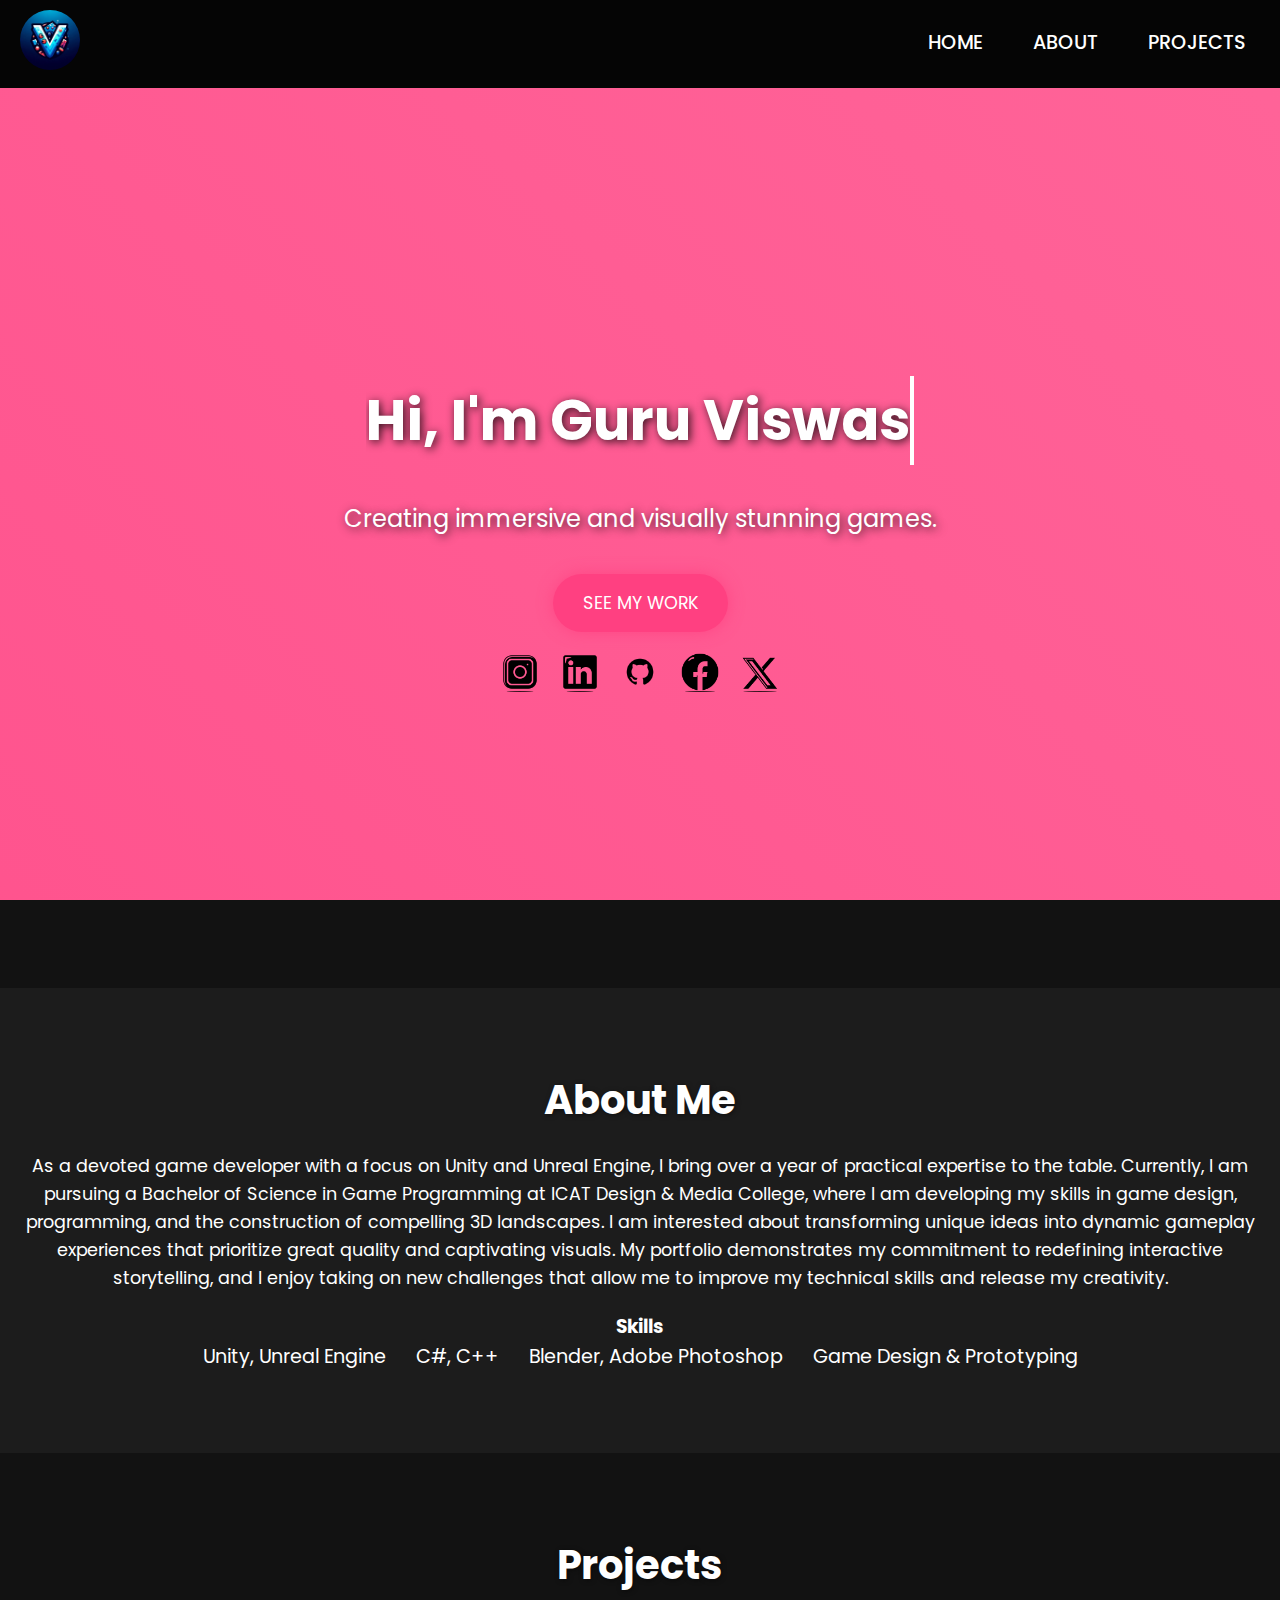
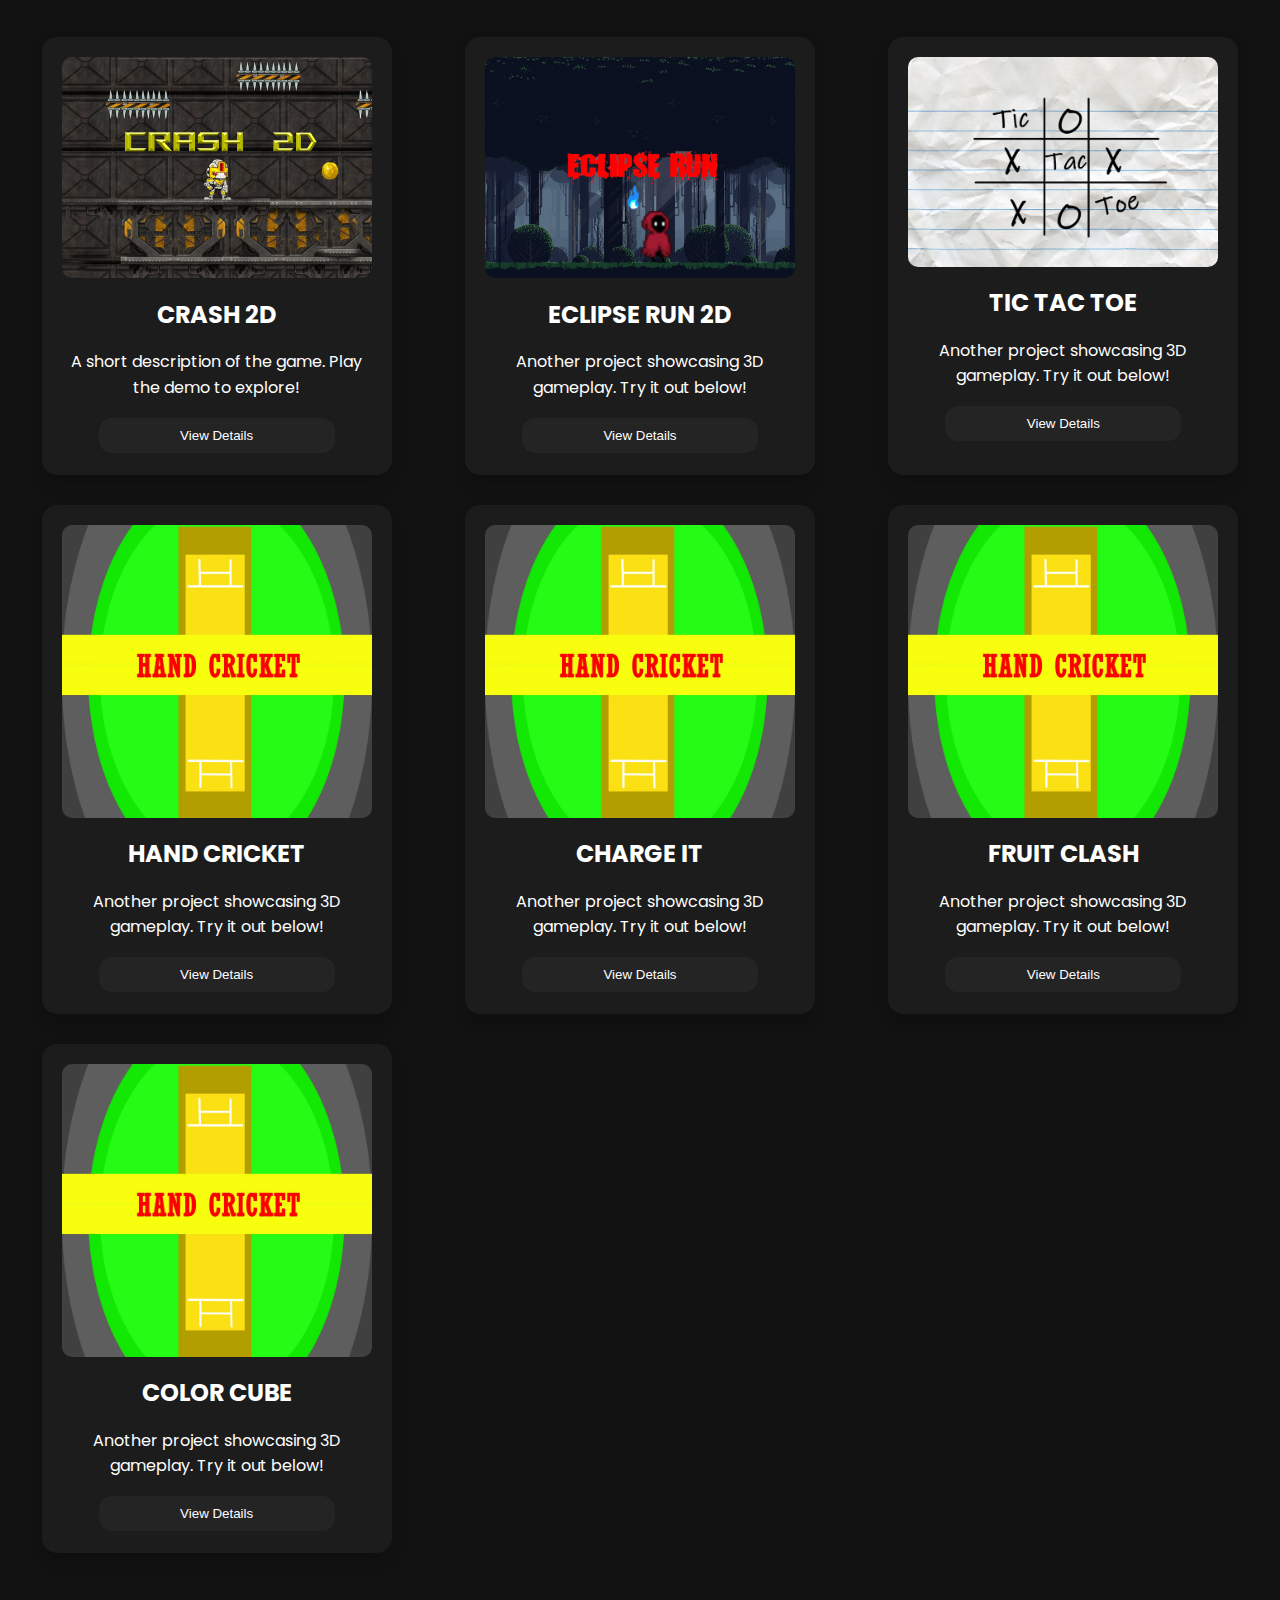
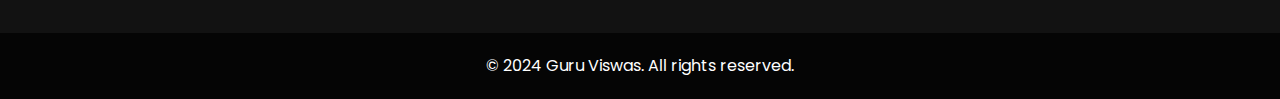
==== index.html @ 9f6c2ee4 "update" ====
<!DOCTYPE html>
<html lang="en">
<head>
    <meta charset="UTF-8">
    <meta name="viewport" content="width=device-width, initial-scale=1.0">
    <meta name="description" content="Interactive Portfolio of a Game Developer">
    <title>Guruviswas Portfolio</title>
    <link href="https://fonts.googleapis.com/css2?family=Poppins:wght@300;500;700&display=swap" rel="stylesheet">
    <link rel="stylesheet" href="styles.css">
    <link rel="icon" type="image/x-icon" href="/portfolioimages/logo for game developer with the letter V icon png.png">
</head>
<body>

    <script async defer src="scripts.js"></script>

    <!-- Navbar -->
    <nav>
        <div class="logo"><img src="portfolioimages/logo for game developer with the letter V icon png.png" alt = "LOGO"></div> <!--Add Image Here-->
        <div class = "nav_links">
            <ul>
                <li><a href="#home">Home</a></li>
                <li><a href="#about">About</a></li>
                <li><a href="#projects">Projects</a></li>
            </ul>
        </div>
    </nav>

    <!-- Hero Section (Home) -->
    <section id="home" class="hero">
        <h1>Hi, I'm Guru Viswas</h1>
        <p>Creating immersive and visually stunning games.</p>
        <a href="#projects" class="btn">See My Work</a>


        <div class="social-icons">
            <a href="https://www.instagram.com/venturedevdiaries/" target="_blank">
                <img src="portfolioimages/icons8-instagram-144.png" alt="Instagram" class="social-icon">
            </a>
            <a href="https://www.linkedin.com/in/guru-viswas-1a7108273/" target="_blank">
                <img src="portfolioimages/icons8-linkedin-144.png" alt="LinkedIn" class="social-icon">
            </a>
            <a href="https://github.com/Guruviswas" target="_blank">
                <img src="portfolioimages/icons8-github-128.png" alt="GitHub" class="social-icon">
            </a>
            <a href="https://www.facebook.com/profile.php?id=61568532841023" target="_blank">
                <img src="portfolioimages/icons8-facebook-144.png" alt="FaceBook" class="social-icon">
            </a>
            <a href="https://x.com/venturedev19" target="_blank">
                <img src="portfolioimages/icons8-twitterx-144.png" alt="Twitter" class="social-icon">
            </a>
        </div>
    
    </section>

      
    <!-- About Me Section -->
    <section id="about" class="about">
        <h2>About Me</h2>
        <p>As a devoted game developer with a focus on Unity and Unreal Engine, I bring over a year of practical expertise to the table. Currently, I am pursuing a Bachelor of Science in Game Programming at ICAT Design & Media College, where I am developing my skills in game design, programming, and the construction of compelling 3D landscapes. I am interested about transforming unique ideas into dynamic gameplay experiences that prioritize great quality and captivating visuals. My portfolio demonstrates my commitment to redefining interactive storytelling, and I enjoy taking on new challenges that allow me to improve my technical skills and release my creativity.</p>
        <h3>Skills</h3>
        <ul>
            <li>Unity, Unreal Engine</li>
            <li>C#, C++</li>
            <li>Blender, Adobe Photoshop</li>
            <li>Game Design & Prototyping</li>
        </ul>
    </section>

    <!-- Projects Section -->
    <section id="projects" class="projects">
        <h2>Projects</h2>
        <div class="project-container">
            <div class="project-card" data-title="CRASH 2D" data-image="portfolioimages/CRASH.jpg" data-description="A short description of the game. Play the demo to explore!" data-link="game1-demo.html">
                <img src="portfolioimages/CRASH.jpg" alt="Game 1" class="project-img">
                <h3>CRASH 2D</h3>
                <p>A short description of the game. Play the demo to explore!</p>
                <button class="open-popup btn">View Details</button> <!-- Added button to trigger pop-up -->
            </div>

            <div class="project-card" data-title="ECLIPSE RUN 2D" data-image="portfolioimages/ECLIPSERUN.jpg" data-description="Another project showcasing 3D gameplay. Try it out below!" data-link="game2-demo.html">
                <img src="portfolioimages/ECLIPSERUN.jpg" alt="Game 2" class="project-img">
                <h3>ECLIPSE RUN 2D</h3>
                <p>Another project showcasing 3D gameplay. Try it out below!</p>
                <button class="open-popup btn">View Details</button> <!-- Added button to trigger pop-up -->
            </div>

            <div class="project-card" data-title="TIC TAC TOE" data-image="portfolioimages/tictactoe.jpg" data-description="Another project showcasing 3D gameplay. Try it out below!" data-link="game2-demo.html">
                <img src="portfolioimages/tictactoe.jpg" alt="Game 3" class="project-img">
                <h3>TIC TAC TOE</h3>
                <p>Another project showcasing 3D gameplay. Try it out below!</p>
                <button class="open-popup btn">View Details</button> <!-- Added button to trigger pop-up -->
            </div>

            <div class="project-card" data-title="HAND CRICKET" data-image="portfolioimages/HandCricket.jpg" data-description="Another project showcasing 3D gameplay. Try it out below!" data-link="game2-demo.html">
                <img src="portfolioimages/HandCricket.jpg" alt="Game 4" class="project-img">
                <h3>HAND CRICKET</h3>
                <p>Another project showcasing 3D gameplay. Try it out below!</p>
                <button class="open-popup btn">View Details</button> <!-- Added button to trigger pop-up -->
            </div>


            <div class="project-card" data-title="CHARGE IT" data-image="portfolioimages/HandCricket.jpg" data-description="Another project showcasing 3D gameplay. Try it out below!" data-link="game2-demo.html">
                <img src="portfolioimages/HandCricket.jpg" alt="Game 4" class="project-img">
                <h3>CHARGE IT</h3>
                <p>Another project showcasing 3D gameplay. Try it out below!</p>
                <button class="open-popup btn">View Details</button> <!-- Added button to trigger pop-up -->
            </div>

            <div class="project-card" data-title="CHARGE IT" data-image="portfolioimages/HandCricket.jpg" data-description="Another project showcasing 3D gameplay. Try it out below!" data-link="game2-demo.html">
                <img src="portfolioimages/HandCricket.jpg" alt="Game 4" class="project-img">
                <h3>FRUIT CLASH</h3>
                <p>Another project showcasing 3D gameplay. Try it out below!</p>
                <button class="open-popup btn">View Details</button> <!-- Added button to trigger pop-up -->
            </div>

            <div class="project-card" data-title="CHARGE IT" data-image="portfolioimages/HandCricket.jpg" data-description="Another project showcasing 3D gameplay. Try it out below!" data-link="game2-demo.html">
                <img src="portfolioimages/HandCricket.jpg" alt="Game 4" class="project-img">
                <h3>COLOR CUBE</h3>
                <p>Another project showcasing 3D gameplay. Try it out below!</p>
                <button class="open-popup btn">View Details</button> <!-- Added button to trigger pop-up -->
            </div>

            <!-- Add more project cards here with the same structure -->
        </div>
    </section>

    <!-- Footer -->
    <footer>
        <p>&copy; 2024 Guru Viswas. All rights reserved.</p>
    </footer>

    <!-- Pop-up Modal -->
    <div id="project-popup" class="popup">
        <div class="popup-content">
            <img class = "popup-image" id = "popup-image" src="" alt = "IMAGE NOT FOUND">
            <h3 id="popup-title">Project Title</h3>
            <p id="popup-description">Project description goes here.</p>
        </div>
    </div>

    <div class="overlay"></div>

</body>
</html>
---- styles.css ----
* {
    margin: 0;
    padding: 0;
    box-sizing: border-box;
    font-family: 'Poppins', sans-serif;
}

body {
    background-color: #121212;
    color: white;
    font-size: 1rem;
    line-height: 1.6;
    overflow-x: hidden;
}

::-webkit-scrollbar
{
    display: none;
}

html {
    scroll-behavior: smooth;
}

nav {
    top: 0;
    background-color: rgba(0, 0, 0, 0.7);
    padding: 10px 20px;
    text-align: center;
    z-index: 100;
    display: flex;
    justify-content: space-between;
}

.logo img {
    border-radius: 50%;
    width: 60px; /* Adjust size as needed */
    height: 60px; /* Adjust size as needed */
    object-fit: cover; /* Ensures the image scales properly within the circle */
}

.hero {
    display: flex;
    flex-direction: column;
    align-items: center;
    justify-content: center;
    text-align: center;
    height: 100vh; /* Ensures the hero section takes the full viewport height */
    padding: 20px;
}

.hero .social-icons {
    margin-top: 20px;
    display: flex;
    gap: 20px;
    justify-content: center;
}

.social-icon {
    width: 40px;
    height: 40px;
    transition: transform 0.2s;
}

.social-icon:hover {
    transform: scale(1.1);
}

.nav_links
{
    display: flex;
    justify-content: center;
    align-items: center;
}

nav ul {
    display: flex;
    justify-content: center;
    align-items: center;
    gap: 20px;
    list-style: none;
}

nav ul li
{
    display: flex;
    justify-content: center;
    align-items: center;
}

nav ul li a {
    font-size: 1.2rem;
    color: #fff;
    text-transform: uppercase;
    font-weight: 500;
    padding: 10px 15px;
    border-radius: 15px;
    text-decoration: none;
    transition: all 0.5s ease;
}

nav ul li a:hover {
    color: #ff4081;
    box-shadow: 0 0 8px rgba(255, 64, 129, 0.8), 0 0 20px rgba(255, 64, 129, 0.6);
    transform: scale(1.05);
    text-shadow: 0 0 5px rgba(255, 64, 129, 0.8), 0 0 15px rgba(255, 64, 129, 0.6);
}

/* Hero Section */
@keyframes gradientAnimation {
    0% {
        background: linear-gradient(45deg, #ff4081, #ff80ab);
    }
    50% {
        background: linear-gradient(45deg, #9c27b0, #673ab7);
    }
    100% {
        background: linear-gradient(45deg, #ff4081, #ff80ab);
    }
}

.hero {
    height: 100vh;
    background: linear-gradient(45deg, #ff4081, #ff80ab); /* Initial gradient */
    background-size: 400% 400%; /* Make it large to create an effect */
    animation: gradientAnimation 15s ease infinite;
    background-attachment: fixed;
    display: flex;
    flex-direction: column;
    justify-content: center;
    align-items: center;
    text-align: center;
    color: white;
}

/* Typewriter Effect */
@keyframes typewriter {
    from {
        width: 0;
    }
    to {
        width: 100%;
    }
}

.hero h1 {
    font-size: clamp(2.5rem, 5vw + 1rem, 3.5rem);
    text-shadow: 2px 2px 10px rgba(0, 0, 0, 0.8);
    margin-bottom: 20px;
    white-space: nowrap;
    overflow: hidden;
    border-right: 4px solid #fff; /* Typewriter cursor */
    animation: typewriter 3s steps(20) 1s forwards, blink 0.75s step-end;
}

@keyframes blink {
    50% {
        border-color: transparent;
    }
}

/* Hero Section Paragraph */
.hero p {
    font-size: 1.5rem;
    margin: 15px 0;
    text-shadow: 2px 2px 10px rgba(0, 0, 0, 0.8);
}

/* Hero Section Button */
.hero .btn {
    display: inline-block;
    color: white;
    font-size: 1.1rem;
    padding: 15px 30px;
    border-radius: 30px;
    background-color: #ff4081;
    text-transform: uppercase;
    box-shadow: 0 0 15px rgba(255, 64, 129, 0.8);
    transition: all 0.4s ease;
    margin-top: 20px;
    text-decoration: none;
    animation: pulse 1.5s infinite alternate;
}

.hero .btn:hover {
    color: #ff4081;
    background-color: white;
    box-shadow: 0 0 25px rgba(255, 64, 129, 1), 0 0 40px rgba(255, 64, 129, 0.6);
    transform: scale(1.1);
    text-shadow: 0 0 10px rgba(255, 64, 129, 1), 0 0 15px rgba(255, 64, 129, 0.8);
}

/* Pulse Button Animation */
@keyframes pulse {
    0% {
        transform: scale(1);
    }
    100% {
        transform: scale(1.05);
    }
}

/* About Section */
.about {
    padding: 80px 20px;
    text-align: center;
    background-color: #1c1c1c;
}

.about h2 {
    font-size: clamp(2rem, 4vw + 1rem, 2.5rem);
    font-weight: 700;
    margin-bottom: 20px;
    text-shadow: 1px 1px 5px rgba(0, 0, 0, 0.5);
}

.about p {
    font-size: 1.1rem;
    margin-bottom: 20px;
}

.about ul {
    list-style: none;
    display: flex;
    justify-content: center;
    gap: 30px;
    flex-wrap: wrap;
}

.about ul li {
    font-size: 1.2rem;
}

.popup {
    display: none; /* Initially hidden */
    position: fixed;
    top: 50%;
    left: 50%;
    transform: translate(-50%, -50%);
    background-color: #1c1c1c;
    padding: 20px;
    box-shadow: 0 0 10px rgba(0, 0, 0, 0.5);
    border-radius: 10px;
    z-index: 9999;
}

.popup-content
{
    width: 500px;
    height: auto;
    display: flex;
    flex-direction: column;
    align-items: center;
    justify-content: center;
}

.popup
{
    h3,p
    {
        width: 100%;
        color: white;
    }
}

.popup-content h3
{
    text-align: center;
    margin-top: 1.5rem;
}

.popup-content p
{
    text-align: center;
    margin-top: 1rem;
}

.popup-image
{
    width: 90%;
    border-radius: 20px;
    border: 2px solid white;
}


.popup.active {
    display: flex; /* Show when the 'active' class is added */
    flex-direction: column;
}

.overlay {
    position: fixed;
    top: 0;
    left: 0;
    width: 100%;
    height: 100%;
    background: rgba(0, 0, 0, 0.9);
    z-index: 9998;
    display: none;
}

.overlay.active {
    display: block; /* Show when the 'active' class is added */
}


/* Projects Section */
.projects {
    padding: 80px 20px;
    text-align: center;
    background-color: #121212;
}

.projects h2 {
    font-size: clamp(2rem, 4vw + 1rem, 2.5rem);
    font-weight: 700;
    margin-bottom: 40px;
    text-shadow: 1px 1px 5px rgba(0, 0, 0, 0.5);
}

.project-container {
    display: grid;
    grid-template-columns: repeat(auto-fill, minmax(300px, 1fr));
    gap: 30px;
    justify-items: center;
}

.project-card {
    background-color: #1c1c1c;
    padding: 20px;
    border-radius: 15px;
    box-shadow: 0 8px 16px rgba(0, 0, 0, 0.2);
    color: #fff;
    cursor: pointer;
    transition: transform 0.3s ease, box-shadow 0.3s ease;
    width: 100%;
    max-width: 350px;
}

.project-card:hover {
    transform: translateY(-10px) rotateY(10deg);
    box-shadow: 0 12px 24px rgba(0, 0, 0, 0.3);
}

.project-card img {
    width: 100%;
    border-radius: 10px;
    transition: transform 0.3s ease;
}

.project-card:hover img {
    transform: scale(1.05);
}

.project-card h3 {
    font-size: 1.5rem;
    margin-top: 10px;
    margin-bottom: 15px;
}

.project-card p {
    font-size: 1rem;
    margin-bottom: 15px;
}

.project-card a {
    color: #ff4081;
    font-weight: 600;
    text-decoration: none;
    transition: color 0.3s ease;
}

.project-card a:hover {
    color: #e02761;
}

.projects button
{
    width: 15rem;
    padding: 10px 0px;
    font-family: 'Anek Latin', sans-serif;
    border-radius: 15px;
    border: 2px solid #1c1c1c;
    background-color: hsl(0, 0%, 14%);
    color: white;
}

.projects button:hover
{
    opacity: 0.8;
}

/* Contact Section */
.contact {
    padding: 80px 20px;
    text-align: center;
    background-color: #1c1c1c;
}

.contact h2 {
    font-size: clamp(2rem, 4vw + 1rem, 2.5rem);
    font-weight: 700;
    margin-bottom: 20px;
    text-shadow: 1px 1px 5px rgba(0, 0, 0, 0.5);
}

/* Footer */
footer {
    background-color: hsl(0, 0%, 2%);
    padding: 20px 0;
    text-align: center;
    color: #fff;
}

/* Responsive Layouts */
@media (max-width: 768px) {
    nav ul {
        flex-direction: column;
        gap: 10px;
    }

    .project-container {
        grid-template-columns: 1fr;
    }
}
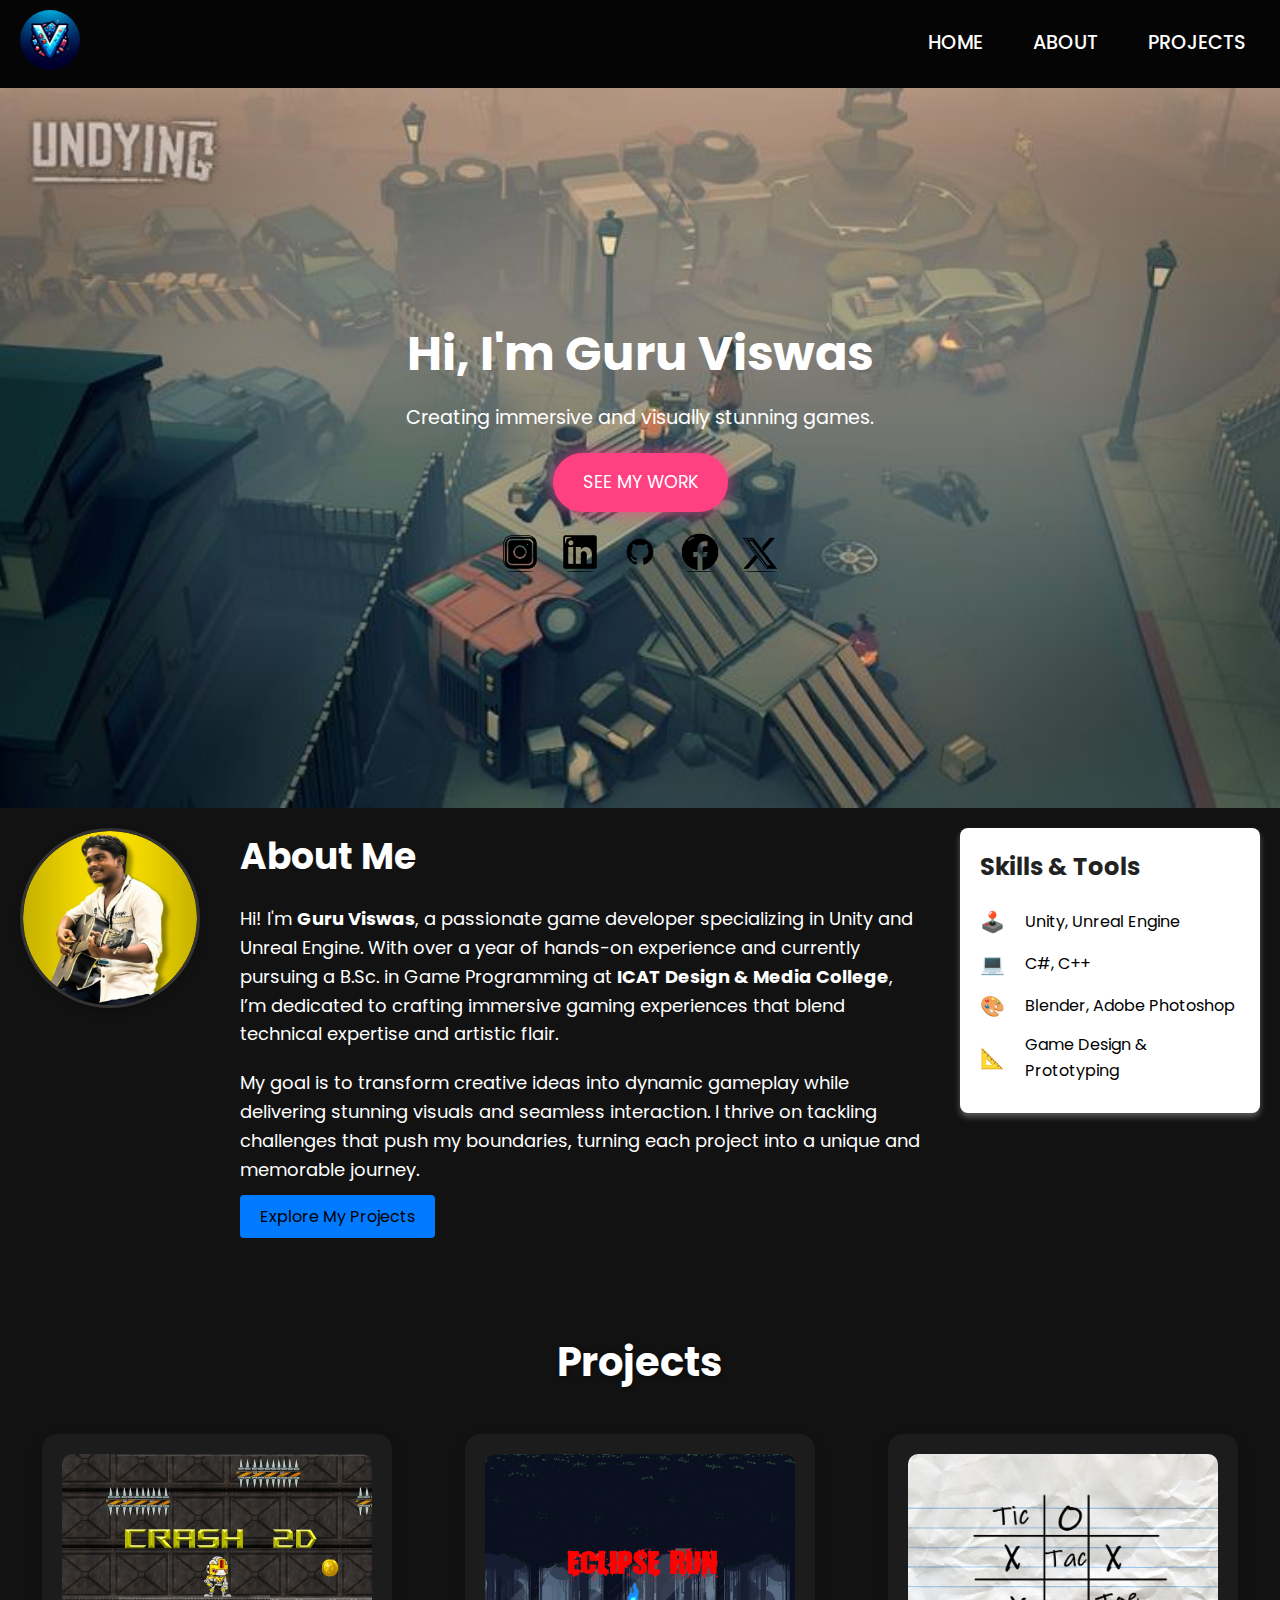
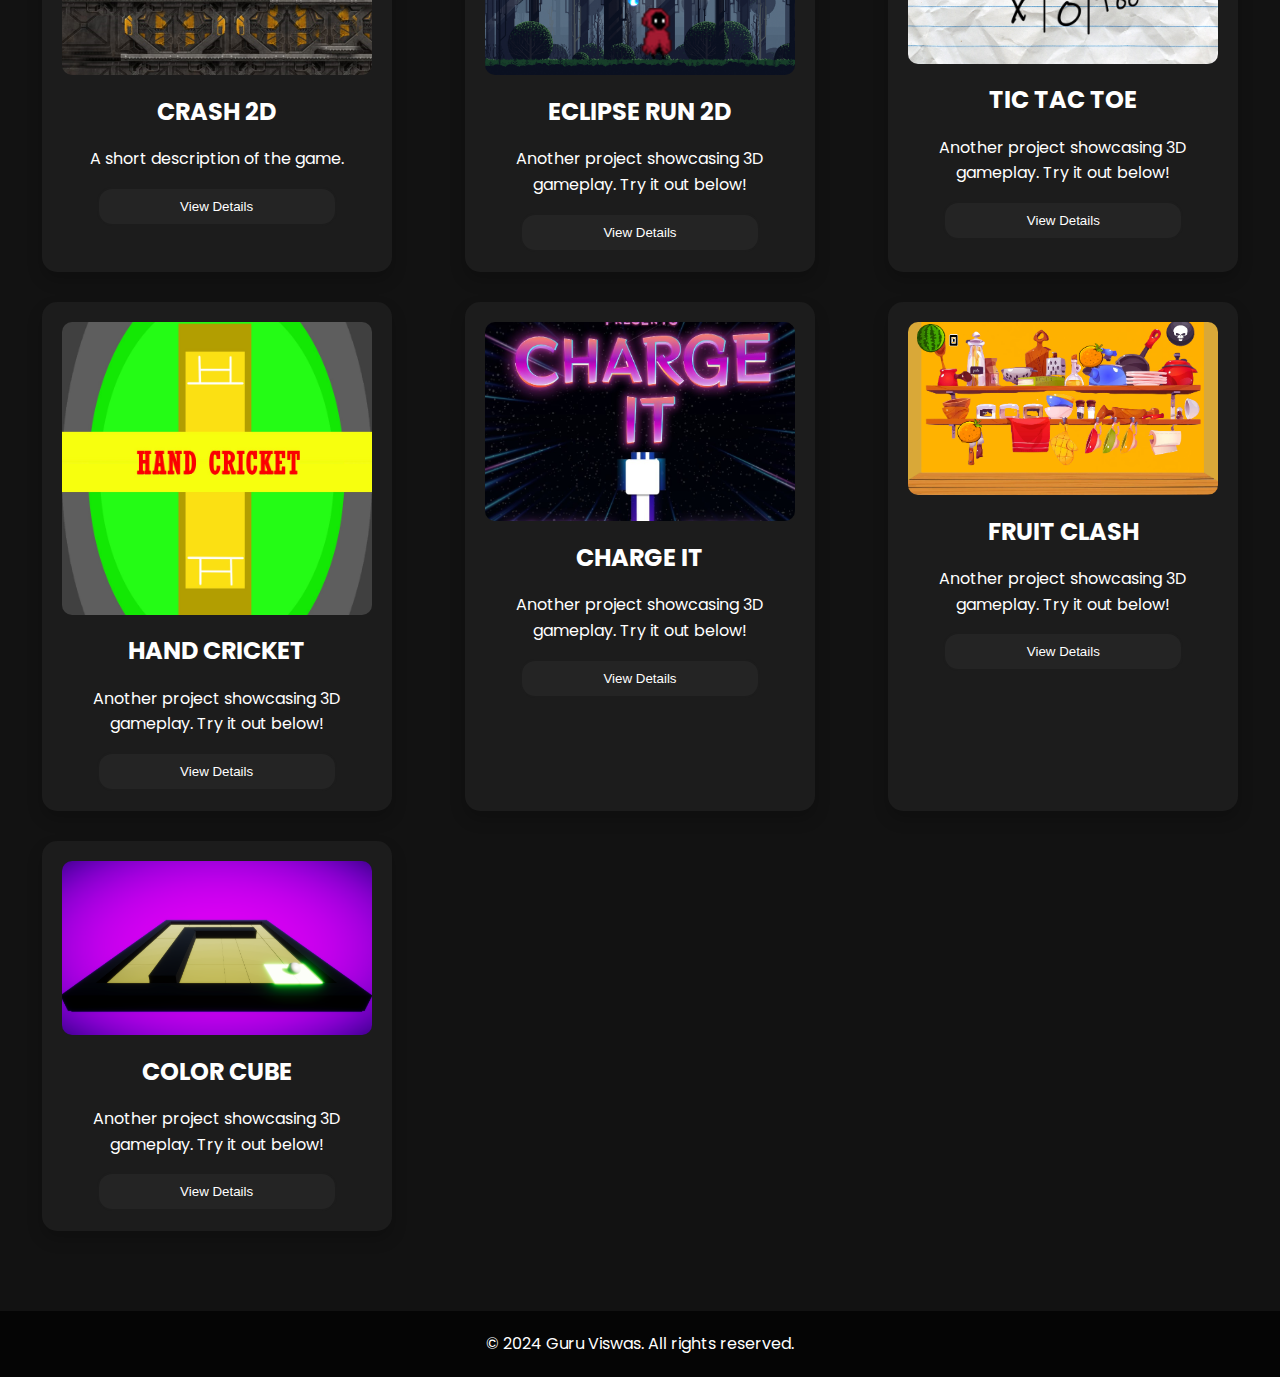
==== commit 59edff40: "updated" ====
--- a/index.html
+++ b/index.html
@@ -30,6 +30,7 @@
         <h1>Hi, I'm Guru Viswas</h1>
         <p>Creating immersive and visually stunning games.</p>
         <a href="#projects" class="btn">See My Work</a>
+        
 
 
         <div class="social-icons">
@@ -54,44 +55,134 @@
 
       
     <!-- About Me Section -->
-    <section id="about" class="about">
-        <h2>About Me</h2>
-        <p>As a devoted game developer with a focus on Unity and Unreal Engine, I bring over a year of practical expertise to the table. Currently, I am pursuing a Bachelor of Science in Game Programming at ICAT Design & Media College, where I am developing my skills in game design, programming, and the construction of compelling 3D landscapes. I am interested about transforming unique ideas into dynamic gameplay experiences that prioritize great quality and captivating visuals. My portfolio demonstrates my commitment to redefining interactive storytelling, and I enjoy taking on new challenges that allow me to improve my technical skills and release my creativity.</p>
-        <h3>Skills</h3>
-        <ul>
-            <li>Unity, Unreal Engine</li>
-            <li>C#, C++</li>
-            <li>Blender, Adobe Photoshop</li>
-            <li>Game Design & Prototyping</li>
-        </ul>
-    </section>
+<section id="about" class="about modern-section">
+    <div class="about-container">
+        <!-- Profile Picture -->
+        <div class="profile-picture">
+            <img src="portfolioimages/profile-pic.png" alt="Guru Viswas" class="profile-img">
+        </div>
+
+        <!-- About Text -->
+        <div class="about-text">
+            <h2>About Me</h2>
+            <p>
+                Hi! I'm <strong>Guru Viswas</strong>, a passionate game developer specializing in Unity and Unreal Engine. With over a year of hands-on experience and currently pursuing a B.Sc. in Game Programming at <strong>ICAT Design & Media College</strong>, I’m dedicated to crafting immersive gaming experiences that blend technical expertise and artistic flair.
+            </p>
+            <p>
+                My goal is to transform creative ideas into dynamic gameplay while delivering stunning visuals and seamless interaction. I thrive on tackling challenges that push my boundaries, turning each project into a unique and memorable journey.
+            </p>
+            <a href="#projects" class="btn primary-btn">Explore My Projects</a>
+        </div>
+    
+            <!-- Skills and Highlights -->
+            <div class="skills-highlights">
+                <h3>Skills & Tools</h3>
+                <ul class="skills-list">
+                    <li><span>🕹️</span> Unity, Unreal Engine</li>
+                    <li><span>💻</span> C#, C++</li>
+                    <li><span>🎨</span> Blender, Adobe Photoshop</li>
+                    <li><span>📐</span> Game Design & Prototyping</li>
+                </ul>
+            </div>
+        </div>
+    </div>
+</section>
+    
+
 
     <!-- Projects Section -->
     <section id="projects" class="projects">
         <h2>Projects</h2>
         <div class="project-container">
-            <div class="project-card" data-title="CRASH 2D" data-image="portfolioimages/CRASH.jpg" data-description="A short description of the game. Play the demo to explore!" data-link="game1-demo.html">
+            <div class="project-card" data-title="CRASH 2D" data-image="portfolioimages/CRASH.jpg" data-description="Project Title: Crash Dungeon
+
+            <p>Genre: 2D Platformer/p>
+            
+            Engine: Unity
+            
+            Description:
+            Crash Dungeon is an exciting 2D platformer where players take on the role of a resilient robot navigating through a treacherous, obstacle-filled dungeon. The game combines fast-paced action with puzzle-solving as the player attempts to escape from the dungeon’s perilous depths.
+            
+            The dungeon is filled with various challenges, including deadly traps, moving platforms, and enemies that require quick reflexes and strategic thinking to overcome. As the robot progresses through the levels, the difficulty escalates with increasingly complex obstacles, adding a layer of thrill and accomplishment for the player.
+            
+            Key Features:
+            
+            Dynamic Obstacles: Spike pits, swinging blades, crumbling platforms, and more to keep players engaged.
+            Puzzle Elements: Mechanisms like levers and switches unlock doors or activate hidden paths.
+            Progressive Difficulty: Levels grow in complexity, introducing new challenges to test the player’s skills.
+            Customization Options: Players can unlock cosmetic upgrades for the robot through collectibles scattered across levels.
+            Engaging Art Style: Vibrant and detailed 2D visuals bring the dungeon to life with a mix of eerie and futuristic aesthetics.
+            Immersive Soundtrack: A dynamic soundtrack enhances the gameplay, adapting to the intensity of the level.
+            Score System: Players can compete for high scores by completing levels faster or collecting all the in-game treasures." data-link="game1-demo.html">
                 <img src="portfolioimages/CRASH.jpg" alt="Game 1" class="project-img">
                 <h3>CRASH 2D</h3>
-                <p>A short description of the game. Play the demo to explore!</p>
-                <button class="open-popup btn">View Details</button> <!-- Added button to trigger pop-up -->
-            </div>
-
-            <div class="project-card" data-title="ECLIPSE RUN 2D" data-image="portfolioimages/ECLIPSERUN.jpg" data-description="Another project showcasing 3D gameplay. Try it out below!" data-link="game2-demo.html">
+                <p>A short description of the game.</p>
+                <button class="open-popup btn">View Details</button> <!-- Added button to trigger pop-up -->
+            </div>
+
+            <div class="project-card" data-title="ECLIPSE RUN 2D" data-image="portfolioimages/ECLIPSERUN.jpg" data-description="Genre:
+            2D Story-Based Platformer
+            
+            Synopsis:
+            In Eclipse Run, players follow the journey of a young boy who becomes trapped in a surreal dream world after writing a cursed number he stumbled upon on social media. The cursed number unleashes an ominous eclipse, plunging the world into darkness and chaos. The boy must navigate through haunting dreamscapes, overcome eerie obstacles, and confront his fears to break free from the nightmare.
+            
+            Core Features:
+            
+            Story-Driven Gameplay: Immersive narrative told through environmental storytelling, dream-like visuals, and in-game dialogues.
+            Dynamic Platforming: Challenging levels with shifting landscapes, dream logic puzzles, and time-based eclipse events.
+            Thematic Aesthetics: A blend of eerie and fantastical art styles inspired by surrealism and nightmares.
+            Moral Choices: Player decisions impact the flow and conclusion of the story.
+            Development Tools:
+            Unity engine with custom-built mechanics for platforming, story progression, and visual effects to simulate a dream world." data-link="game2-demo.html">
                 <img src="portfolioimages/ECLIPSERUN.jpg" alt="Game 2" class="project-img">
                 <h3>ECLIPSE RUN 2D</h3>
                 <p>Another project showcasing 3D gameplay. Try it out below!</p>
                 <button class="open-popup btn">View Details</button> <!-- Added button to trigger pop-up -->
             </div>
 
-            <div class="project-card" data-title="TIC TAC TOE" data-image="portfolioimages/tictactoe.jpg" data-description="Another project showcasing 3D gameplay. Try it out below!" data-link="game2-demo.html">
+            <div class="project-card" data-title="TIC TAC TOE" data-image="portfolioimages/tictactoe.jpg" data-description="Genre:
+            2D Puzzle Game
+            
+            Synopsis:
+            This project is a classic Tic Tac Toe game built in Unity, providing a simple yet engaging experience for players of all ages. The game retains the timeless charm of the traditional paper-and-pencil game while offering a clean and polished digital interface. Players can test their strategic thinking against either a friend or an AI opponent.
+            
+            Core Features:
+            
+            Game Modes:
+            Player vs. Player: Local multiplayer mode to challenge a friend.
+            Player vs. AI: Play against a smart AI opponent with adjustable difficulty levels.
+            User-Friendly Interface: Intuitive controls and visually appealing design.
+            Dynamic Feedback: Visual and sound effects for game events, such as winning, losing, or drawing.
+            Replayability: Option to reset and play multiple rounds seamlessly.
+            Development Tools:
+            
+            Engine: Unity
+            Programming: C# scripting for game mechanics and AI behavior.
+            UI Design: Unity's UI system for creating buttons, grids, and scoreboards." data-link="game2-demo.html">
                 <img src="portfolioimages/tictactoe.jpg" alt="Game 3" class="project-img">
                 <h3>TIC TAC TOE</h3>
                 <p>Another project showcasing 3D gameplay. Try it out below!</p>
                 <button class="open-popup btn">View Details</button> <!-- Added button to trigger pop-up -->
             </div>
 
-            <div class="project-card" data-title="HAND CRICKET" data-image="portfolioimages/HandCricket.jpg" data-description="Another project showcasing 3D gameplay. Try it out below!" data-link="game2-demo.html">
+            <div class="project-card" data-title="HAND CRICKET" data-image="portfolioimages/HandCricket.jpg" data-description="Genre:
+            2D Casual Multiplayer Game
+            
+            Synopsis:
+            Hand Cricket brings the nostalgic playground game to the digital world, offering a fun and competitive experience for two players on a single device. Players take turns as the batsman and bowler, choosing hand gestures to score runs or take wickets. The game captures the essence of childhood fun while introducing a sleek and interactive design.
+            
+            Core Features:
+            
+            Local Multiplayer: Two-player gameplay on a single phone, fostering social interaction.
+            Intuitive Controls: Easy-to-use touch controls for selecting hand gestures.
+            Customizable Matches: Set overs or target scores to create different match scenarios.
+            Scoreboard and Stats: Real-time tracking of runs, wickets, and match progress.
+            Dynamic Animations: Fun visuals for runs, wickets, and boundary celebrations.
+            Development Tools:
+            
+            Engine: Unity
+            Programming: C# scripting for turn-based mechanics and game rules.
+            UI Design: User-friendly interface for gesture selection and score display." data-link="game2-demo.html">
                 <img src="portfolioimages/HandCricket.jpg" alt="Game 4" class="project-img">
                 <h3>HAND CRICKET</h3>
                 <p>Another project showcasing 3D gameplay. Try it out below!</p>
@@ -99,22 +190,73 @@
             </div>
 
 
-            <div class="project-card" data-title="CHARGE IT" data-image="portfolioimages/HandCricket.jpg" data-description="Another project showcasing 3D gameplay. Try it out below!" data-link="game2-demo.html">
-                <img src="portfolioimages/HandCricket.jpg" alt="Game 4" class="project-img">
+            <div class="project-card" data-title="CHARGE IT" data-image="portfolioimages/WhatsApp Image 2024-11-30 at 19.23.08_9f39bb63.jpg" data-description="Genre:
+            3D Hyper-Casual Game
+            
+            Synopsis:
+            In Charge It Up, players control a lively charger racing through vibrant levels to reach a phone that needs charging at the end. Along the way, players collect sparks to boost voltage, avoid obstacles that could damage the cable, and navigate twists and turns to ensure maximum charge efficiency. The goal is to charge the phone as fully as possible by optimizing spark collection and skillfully avoiding hazards.
+            
+            Core Features:
+            
+            Dynamic Gameplay: Simple yet addictive mechanics with easy controls for all ages.
+            Collectibles: Sparks scattered across the level to increase the voltage and power up the charger.
+            Obstacles and Hazards: Broken circuits, water spills, and tangles to avoid, adding challenge.
+            Charging Meter: A real-time progress bar at the end shows how much the phone is charged based on player performance.
+            Stylized 3D Graphics: Bright, playful environments with smooth animations.
+            Development Tools:
+            
+            Engine: Unity
+            Programming: C# scripting for player movement, collectible interactions, and game mechanics.
+            Visual Effects: Unity's particle system for sparks and charging effects.!" data-link="game2-demo.html">
+                <img src="portfolioimages/WhatsApp Image 2024-11-30 at 19.23.08_9f39bb63.jpg" alt="Game 4" class="project-img">
                 <h3>CHARGE IT</h3>
                 <p>Another project showcasing 3D gameplay. Try it out below!</p>
                 <button class="open-popup btn">View Details</button> <!-- Added button to trigger pop-up -->
             </div>
 
-            <div class="project-card" data-title="CHARGE IT" data-image="portfolioimages/HandCricket.jpg" data-description="Another project showcasing 3D gameplay. Try it out below!" data-link="game2-demo.html">
-                <img src="portfolioimages/HandCricket.jpg" alt="Game 4" class="project-img">
+            <div class="project-card" data-title="FRUIT CLASH" data-image="portfolioimages/Screenshot 2024-11-30 194434.png" data-description="Genre:
+            2D Arcade Game
+            
+            Synopsis:
+            Fruit Clash is a fast-paced arcade game inspired by the classic Fruit Ninja, where players slice and dice flying fruits with precision and speed. As fruits soar across the screen, players must swipe to cut them, earning points for combos and avoiding bombs that could end their streak. With vibrant visuals and satisfying slicing effects, Fruit Clash delivers a thrilling and juicy gameplay experience.
+            
+            Core Features:
+            
+            Swipe Controls: Intuitive touch mechanics for smooth fruit slicing.
+            Combo System: Earn bonus points for slicing multiple fruits in a single swipe.
+            Power-Ups: Special fruits that grant extra points, slow down time, or trigger explosive effects.
+            Obstacles: Bombs that must be avoided to keep the game going.
+            Dynamic Levels: Increasing difficulty with faster and trickier fruit patterns.
+            Vivid Visuals: Colorful, stylized fruits and engaging particle effects for every slice.
+            Development Tools:
+            
+            Engine: Unity
+            Programming: C# scripting for fruit spawning, slicing mechanics, and game progression.
+            Animation & Effects: Smooth animations and satisfying visual effects for slices and explosions." data-link="game2-demo.html">
+                <img src="portfolioimages/Screenshot 2024-11-30 194434.png" alt="Game 4" class="project-img">
                 <h3>FRUIT CLASH</h3>
                 <p>Another project showcasing 3D gameplay. Try it out below!</p>
                 <button class="open-popup btn">View Details</button> <!-- Added button to trigger pop-up -->
             </div>
 
-            <div class="project-card" data-title="CHARGE IT" data-image="portfolioimages/HandCricket.jpg" data-description="Another project showcasing 3D gameplay. Try it out below!" data-link="game2-demo.html">
-                <img src="portfolioimages/HandCricket.jpg" alt="Game 4" class="project-img">
+            <div class="project-card" data-title="COLOR CUBE" data-image="portfolioimages/Screenshot 2024-11-30 200003.png" data-description="Genre:
+            3D Hyper-Casual Game
+            
+            Synopsis:
+            Color Cube is an engaging 3D hyper-casual game where players control a rolling cube to transform all the bases into vibrant green. The game features simple mechanics with increasingly challenging levels, offering a satisfying experience as players strategize their moves to ensure every platform is colored. With its smooth gameplay and eye-catching design, Color Cube is perfect for quick gaming sessions.
+            
+            Core Features:
+            
+            Intuitive Controls: Swipe or tilt to guide the cube across platforms.
+            Progressive Levels: Each level introduces new challenges, including moving platforms, obstacles, and time-based objectives.
+            Color Transformation: Visually pleasing color-changing animations as the cube touches each base.
+            Dynamic Obstacles: Avoid pitfalls and barriers to complete the level.
+            Minimalist Aesthetic: Clean, modern graphics with a vibrant color palette.
+            Development Tools:
+            
+            Engine: Unity
+            Programming: C# for cube movement, base coloring mechanics, and level dynamics" data-link="game2-demo.html">
+                <img src="portfolioimages/Screenshot 2024-11-30 200003.png" alt="Game 4" class="project-img">
                 <h3>COLOR CUBE</h3>
                 <p>Another project showcasing 3D gameplay. Try it out below!</p>
                 <button class="open-popup btn">View Details</button> <!-- Added button to trigger pop-up -->
@@ -132,13 +274,16 @@
     <!-- Pop-up Modal -->
     <div id="project-popup" class="popup">
         <div class="popup-content">
-            <img class = "popup-image" id = "popup-image" src="" alt = "IMAGE NOT FOUND">
+            <img class="popup-image" id="popup-image" src="portfolioimages/CRASH.jpg" alt="Game 1">
             <h3 id="popup-title">Project Title</h3>
-            <p id="popup-description">Project description goes here.</p>
+            <p id="popup-description"></p>
         </div>
     </div>
-
+    
     <div class="overlay"></div>
+
+    
+    
 
 </body>
 </html>--- a/styles.css
+++ b/styles.css
@@ -106,31 +106,59 @@
     text-shadow: 0 0 5px rgba(255, 64, 129, 0.8), 0 0 15px rgba(255, 64, 129, 0.6);
 }
 
-/* Hero Section */
-@keyframes gradientAnimation {
-    0% {
-        background: linear-gradient(45deg, #ff4081, #ff80ab);
-    }
-    50% {
-        background: linear-gradient(45deg, #9c27b0, #673ab7);
-    }
-    100% {
-        background: linear-gradient(45deg, #ff4081, #ff80ab);
-    }
+/* Hero Section Styles */
+body, html {
+    margin: 0;
+    padding: 0;
 }
 
 .hero {
+    width: 100%;
     height: 100vh;
-    background: linear-gradient(45deg, #ff4081, #ff80ab); /* Initial gradient */
-    background-size: 400% 400%; /* Make it large to create an effect */
-    animation: gradientAnimation 15s ease infinite;
-    background-attachment: fixed;
-    display: flex;
-    flex-direction: column;
+    background-image: url('portfolioimages/5b34c8f981c7ec6c5e95500e67301ebb.jpg');
+    background-size: cover;
+    background-position: center;
+    background-repeat: no-repeat;
+    text-align: center;
+    color: white;
+    display: flex;
+    align-items: center;
     justify-content: center;
-    align-items: center;
-    text-align: center;
-    color: white;
+    position: relative;
+    width: 100%;
+    height: 100vh;
+    overflow: hidden; 
+    background-size: cover;
+    background-position: center;
+    height: 80vh;
+    transition: background-image 1s ease-in-out, opacity 1s ease-in-out; /* Prevent children from overflowing */
+}
+@media (max-width: 768px) {
+    .hero {
+        height: 50vh; /* Adjust for smaller screens */
+    }
+}
+
+/* Transition-out effect: scale down */
+.hero.transition-out {
+    opacity: 0;
+    transition: opacity 1s ease-out; /* Smooth fade-out */
+}
+
+/* Transition-in effect: fade in */
+.hero.transition-in {
+    opacity: 1;
+    transition: opacity 1s ease-in; /* Smooth fade-in */
+}
+#scroll-progress {
+    position: fixed;
+    top: 0;
+    left: 0;
+    width: 0;
+    height: 5px;
+    background: #ff5733; /* Customize the color */
+    z-index: 1000;
+    transition: width 0.2s ease;
 }
 
 /* Typewriter Effect */
@@ -144,13 +172,9 @@
 }
 
 .hero h1 {
-    font-size: clamp(2.5rem, 5vw + 1rem, 3.5rem);
-    text-shadow: 2px 2px 10px rgba(0, 0, 0, 0.8);
-    margin-bottom: 20px;
-    white-space: nowrap;
-    overflow: hidden;
-    border-right: 4px solid #fff; /* Typewriter cursor */
-    animation: typewriter 3s steps(20) 1s forwards, blink 0.75s step-end;
+    font-size: 3rem;
+    font-weight: 700;
+    margin: 0;
 }
 
 @keyframes blink {
@@ -161,9 +185,8 @@
 
 /* Hero Section Paragraph */
 .hero p {
-    font-size: 1.5rem;
-    margin: 15px 0;
-    text-shadow: 2px 2px 10px rgba(0, 0, 0, 0.8);
+    font-size: 1.2rem;
+    margin-top: 10px;
 }
 
 /* Hero Section Button */
@@ -190,6 +213,29 @@
     text-shadow: 0 0 10px rgba(255, 64, 129, 1), 0 0 15px rgba(255, 64, 129, 0.8);
 }
 
+.image-layer {
+    position: absolute;
+    top: 0;
+    left: 0;
+    width: 100%;
+    height: 100%;
+    background-size: cover;
+    background-position: center;
+    opacity: 0;
+    transform: scale(1.1); /* Slightly zoomed in initially */
+    transition: opacity 1s ease, transform 1.5s ease;
+}
+
+.image-layer.active {
+    opacity: 1;
+    transform: scale(1); /* Zoom into place */
+    z-index: 2;
+}
+
+.image-layer.inactive {
+    opacity: 0;
+    z-index: 1;
+}
 /* Pulse Button Animation */
 @keyframes pulse {
     0% {
@@ -200,36 +246,125 @@
     }
 }
 
-/* About Section */
-.about {
-    padding: 80px 20px;
-    text-align: center;
-    background-color: #1c1c1c;
-}
-
-.about h2 {
-    font-size: clamp(2rem, 4vw + 1rem, 2.5rem);
-    font-weight: 700;
+
+/* Modern Section Styling */
+.about-container {
+    display: flex;
+    flex-wrap: wrap;
+    gap: 20px;
+    align-items: flex-start; /* Align items to the top */
+    padding: 20px;
+}
+
+.profile-picture {
+    flex: 0 0 auto; /* Prevent the profile picture from resizing */
+    margin-right: 20px; /* Add space between the picture and the text */
+}
+
+.profile-img {
+    width: 180px;
+    height: 180px;
+    border-radius: 50%; /* Circular image */
+    border: 3px solid #333; /* Optional border */
+    box-shadow: 0px 4px 10px rgba(0, 0, 0, 0.2); /* Optional shadow */
+}
+
+.about-content {
+    display: flex;
+    flex: 1; /* Allow this section to take up remaining space */
+    justify-content: space-between; /* Push items to left and right */
+    flex-wrap: wrap; /* Ensure responsiveness on smaller screens */
+}
+
+.about-text {
+    flex: 2; /* Take more space compared to skills section */
+    font-family: 'Poppins', sans-serif;
+    line-height: 1.6;
+}
+
+.skills-highlights {
+    flex: 1; /* Take less space */
+    font-family: 'Poppins', sans-serif;
+    max-width: 300px; /* Limit width of the skills section */
+    margin-left: 20px; /* Add spacing between text and skills */
+}
+
+.skills-list {
+    list-style: none;
+    padding: 0;
+}
+
+.skills-list li {
+    margin-bottom: 10px;
+    display: flex;
+    align-items: center;
+    gap: 10px;
+}
+
+.skills-list span {
+    font-size: 1.2em;
+}
+
+.about-text h2 {
+    font-size: 36px;
     margin-bottom: 20px;
-    text-shadow: 1px 1px 5px rgba(0, 0, 0, 0.5);
-}
-
-.about p {
-    font-size: 1.1rem;
+    color: #ffffff;
+}
+
+.about-text p {
+    font-size: 18px;
+    line-height: 1.6;
     margin-bottom: 20px;
 }
 
-.about ul {
+.about-text .btn {
+    background-color: #007bff;
+    color: #000000;
+    padding: 10px 20px;
+    font-size: 16px;
+    text-decoration: none;
+    border-radius: 4px;
+    transition: background-color 0.3s;
+}
+
+.about-text .btn:hover {
+    background-color: #0056b3;
+}
+
+.skills-highlights {
+    flex: 1 1 45%;
+    background-color: #fff;
+    box-shadow: 0 4px 6px rgba(255, 253, 253, 0.308);
+    padding: 20px;
+    border-radius: 8px;
+}
+
+.skills-highlights h3 {
+    font-size: 24px;
+    margin-bottom: 20px;
+    color: #222;
+}
+
+.skills-list {
     list-style: none;
-    display: flex;
-    justify-content: center;
-    gap: 30px;
-    flex-wrap: wrap;
-}
-
-.about ul li {
-    font-size: 1.2rem;
-}
+    color: #000000;
+    padding: 0;
+    font-size: 16px;
+}
+
+.skills-list li {
+    margin-bottom: 10px;
+    display: flex;
+    color: #000000;
+    align-items: center;
+}
+
+.skills-list li span {
+    font-size: 20px;
+    margin-right: 10px;
+    color: #007bff;
+}
+
 
 .popup {
     display: none; /* Initially hidden */
@@ -242,46 +377,51 @@
     box-shadow: 0 0 10px rgba(0, 0, 0, 0.5);
     border-radius: 10px;
     z-index: 9999;
-}
-
-.popup-content
-{
-    width: 500px;
-    height: auto;
+    max-width: 600px; /* Ensure the popup does not stretch too wide */
+    width: 90%; /* Make it responsive */
+}
+
+.popup-content {
+    width: 100%;
+    max-height: 80vh; /* Limit height of the content */
     display: flex;
     flex-direction: column;
     align-items: center;
-    justify-content: center;
-}
-
-.popup
-{
-    h3,p
-    {
-        width: 100%;
-        color: white;
-    }
-}
-
-.popup-content h3
-{
-    text-align: center;
-    margin-top: 1.5rem;
-}
-
-.popup-content p
-{
-    text-align: center;
-    margin-top: 1rem;
-}
-
-.popup-image
-{
-    width: 90%;
+    justify-content: flex-start; /* Align to top */
+    overflow-y: auto; /* Enable vertical scrolling if needed */
+}
+
+h3#popup-title {
+    font-size: 24px;
+    margin-bottom: 15px;
+    text-align: center;
+    color: #ffffff;
+}
+
+#popup-description p {
+    margin-bottom: 10px; /* Space between paragraphs */
+    color: #ffffff;
+    text-align: left; /* Left-align the text */
+}
+
+#popup-description ul {
+    margin-left: 20px;
+}
+
+#popup-description li {
+    margin-bottom: 10px;
+    list-style-type: disc;
+    color: #ffffff; /* List item color */
+}
+
+.popup-image {
+    width: 90%; /* Set image width to 90% of the popup */
+    max-height: 250px; /* Limit the image height */
+    object-fit: contain; /* Ensure the image fits without distortion */
     border-radius: 20px;
     border: 2px solid white;
-}
-
+    margin-bottom: 15px; /* Space between image and text */
+}
 
 .popup.active {
     display: flex; /* Show when the 'active' class is added */
@@ -289,19 +429,20 @@
 }
 
 .overlay {
+    display: none; /* Hidden by default */
     position: fixed;
     top: 0;
     left: 0;
     width: 100%;
     height: 100%;
-    background: rgba(0, 0, 0, 0.9);
-    z-index: 9998;
-    display: none;
+    background: rgba(0, 0, 0, 0.5);
+    z-index: 999;
 }
 
 .overlay.active {
     display: block; /* Show when the 'active' class is added */
 }
+
 
 
 /* Projects Section */
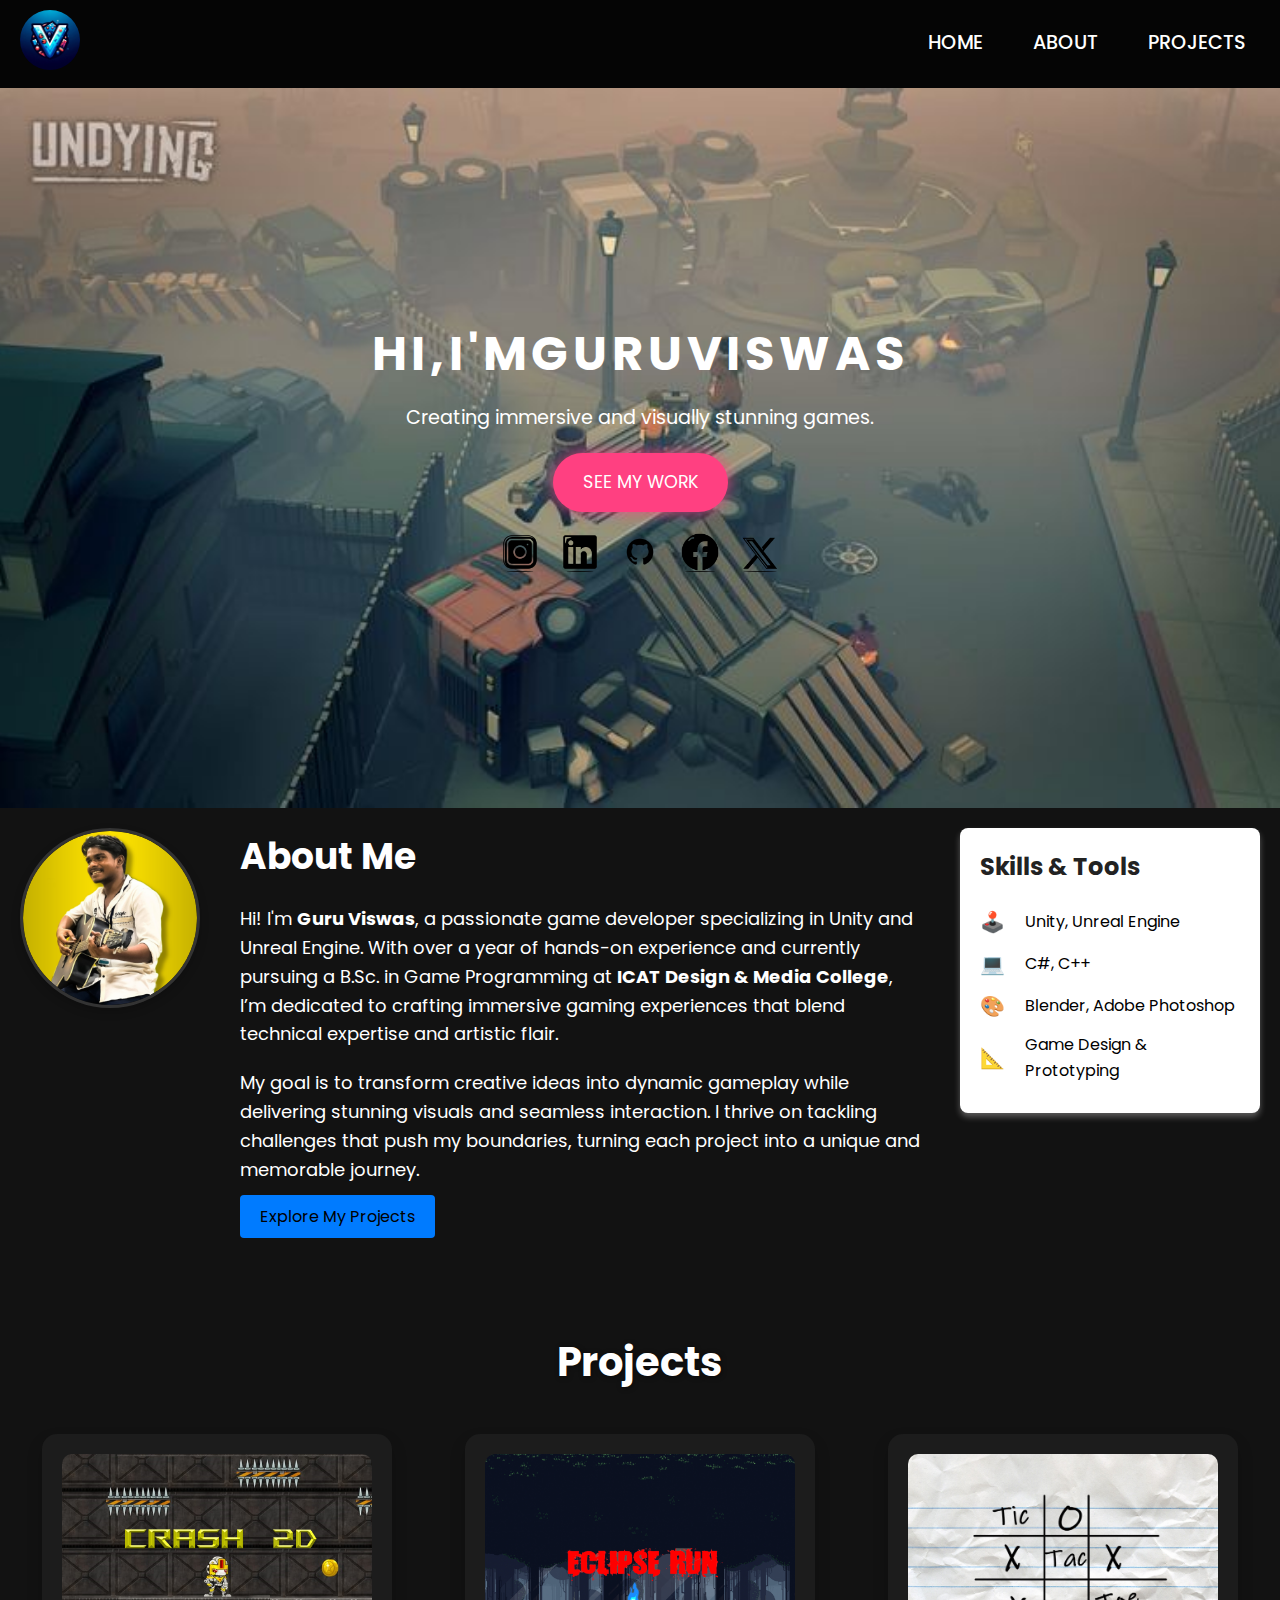
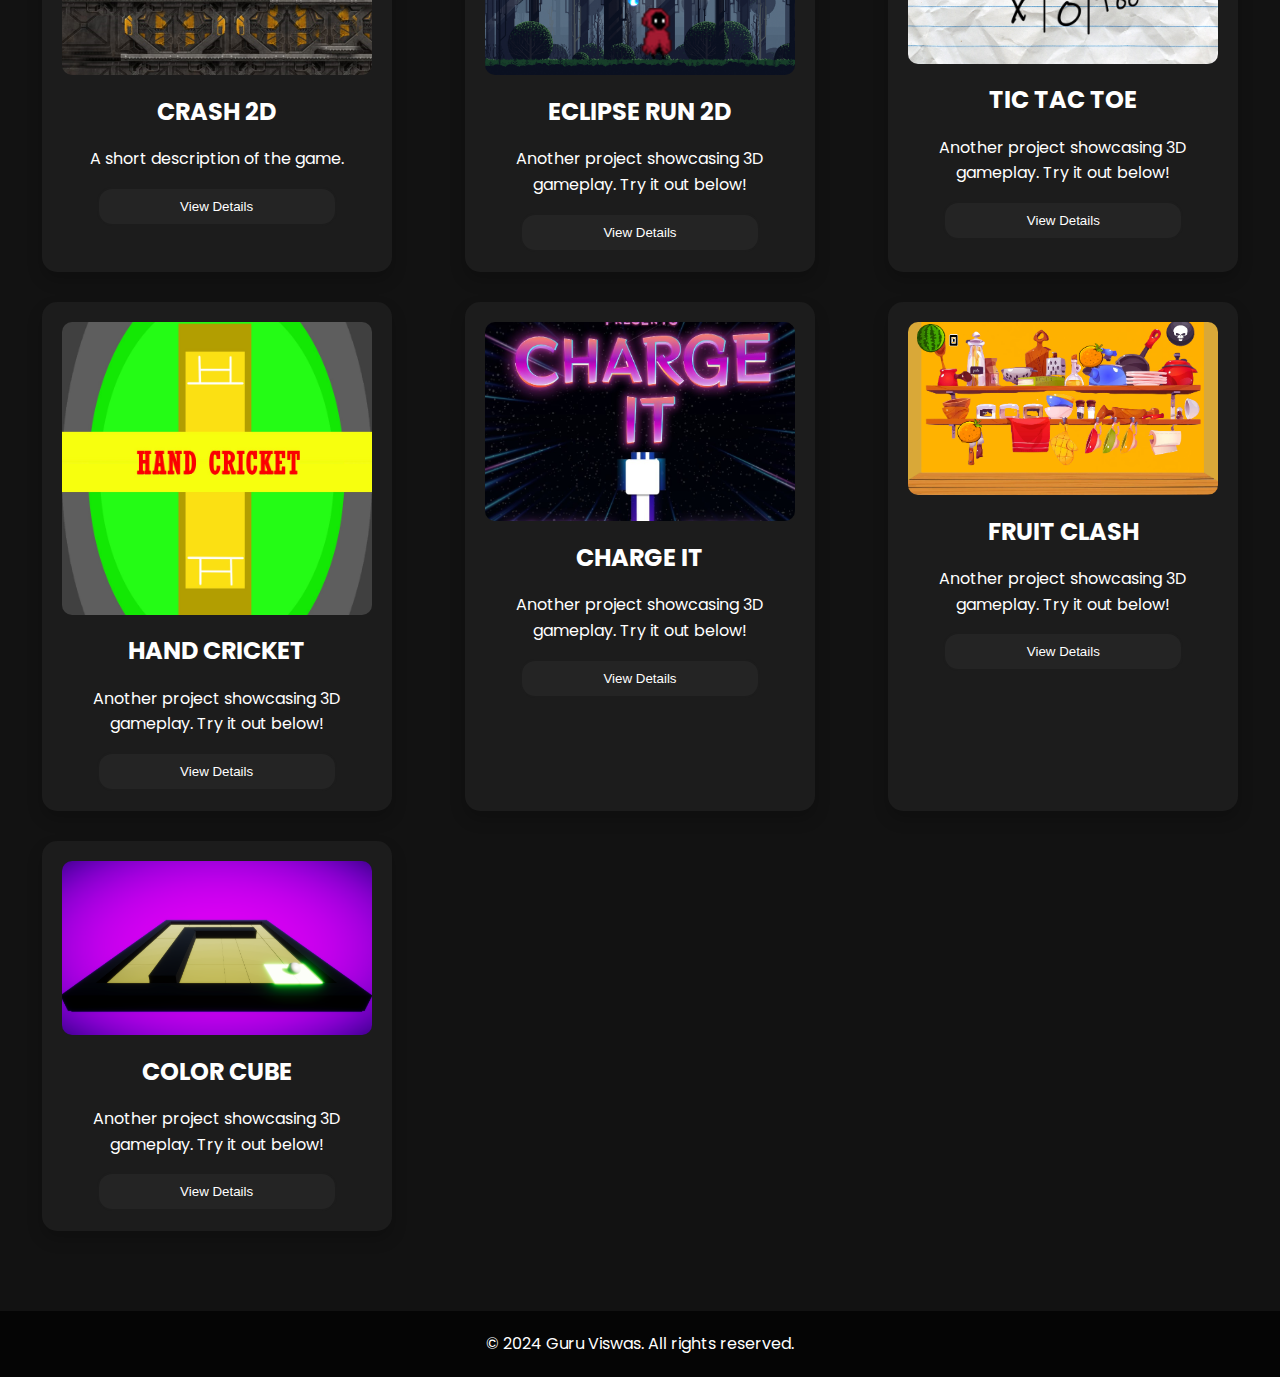
==== commit 1e0e7c3a: "working" ====
--- a/index.html
+++ b/index.html
@@ -27,7 +27,9 @@
 
     <!-- Hero Section (Home) -->
     <section id="home" class="hero">
-        <h1>Hi, I'm Guru Viswas</h1>
+        <h1 class="cursor-bounce-text">
+            <span>H</span><span>i</span><span>,</span> <span>I</span><span>'</span><span>m</span> <span>G</span><span>u</span><span>r</span><span>u</span> <span>V</span><span>i</span><span>s</span><span>w</span><span>a</span><span>s</span>
+        </h1>
         <p>Creating immersive and visually stunning games.</p>
         <a href="#projects" class="btn">See My Work</a>
         
@@ -53,6 +55,34 @@
     
     </section>
 
+
+    <script>
+        const letters = document.querySelectorAll('.cursor-bounce-text span');
+    
+        document.addEventListener('mousemove', (event) => {
+            const { clientX, clientY } = event;
+    
+            letters.forEach((letter) => {
+                const { left, top, width, height } = letter.getBoundingClientRect();
+                const centerX = left + width / 2;
+                const centerY = top + height / 2;
+    
+                const distanceX = clientX - centerX;
+                const distanceY = clientY - centerY;
+    
+                const distance = Math.sqrt(distanceX ** 2 + distanceY ** 2);
+    
+                if (distance < 100) {
+                    letter.style.transform = `translateY(-20px) scale(1.2)`;
+                    letter.style.color = '#3300ff';
+                } else {
+                    letter.style.transform = `translateY(0) scale(1)`;
+                    letter.style.color = '#fff';
+                }
+            });
+        });
+    </script>
+    
       
     <!-- About Me Section -->
 <section id="about" class="about modern-section">
--- a/styles.css
+++ b/styles.css
@@ -115,7 +115,7 @@
 .hero {
     width: 100%;
     height: 100vh;
-    background-image: url('portfolioimages/5b34c8f981c7ec6c5e95500e67301ebb.jpg');
+    background-image: url('portfolioimages/4005ff17cd50e22d7834ab907b04ecd2.jpg');
     background-size: cover;
     background-position: center;
     background-repeat: no-repeat;
@@ -145,10 +145,29 @@
     transition: opacity 1s ease-out; /* Smooth fade-out */
 }
 
+
+
 /* Transition-in effect: fade in */
 .hero.transition-in {
     opacity: 1;
     transition: opacity 1s ease-in; /* Smooth fade-in */
+}
+
+.cursor-bounce-text {
+    display: flex;
+    flex-wrap: wrap;
+    justify-content: center;
+    font-family: 'Poppins', sans-serif;
+    font-size: 3rem;
+    color: #ffffff;
+    text-transform: uppercase;
+    letter-spacing: 0.1em;
+    position: relative;
+}
+
+.cursor-bounce-text span {
+    display: inline-block;
+    transition: transform 0.3s ease, color 0.3s ease;
 }
 #scroll-progress {
     position: fixed;
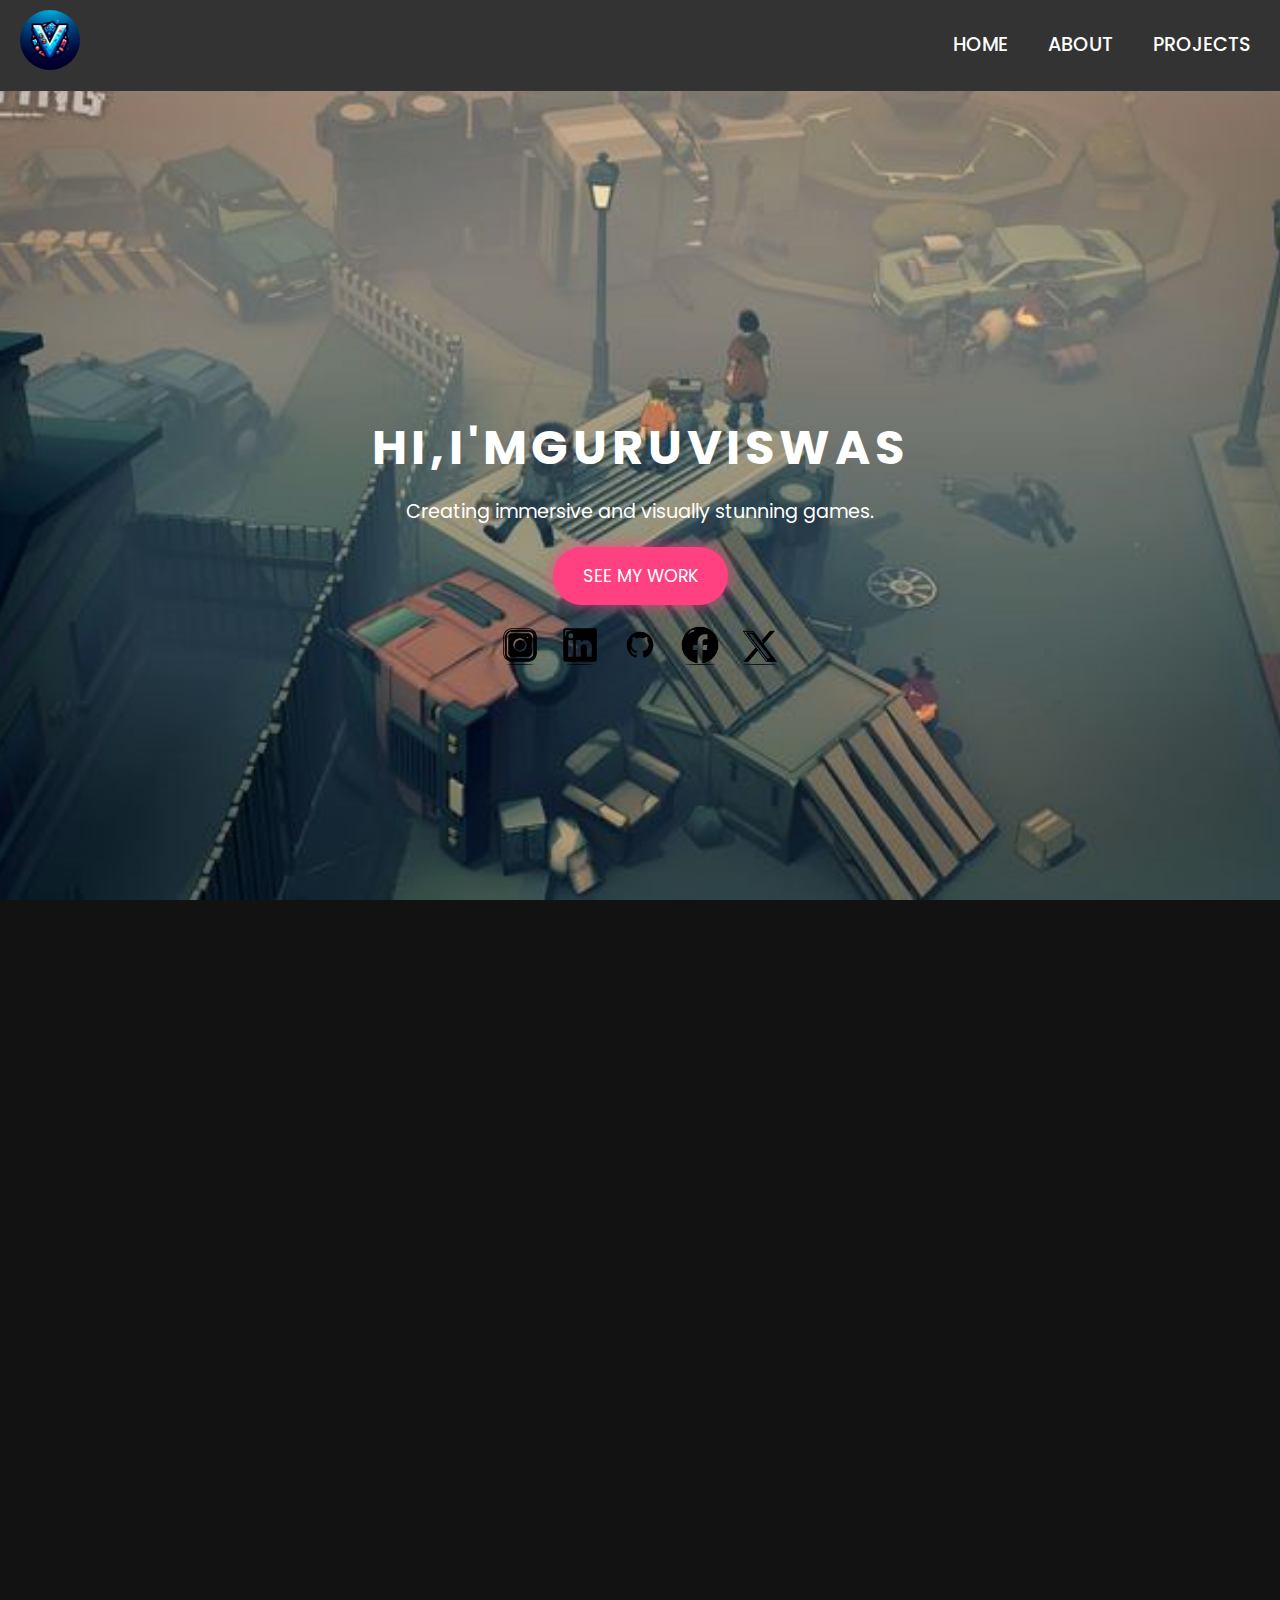
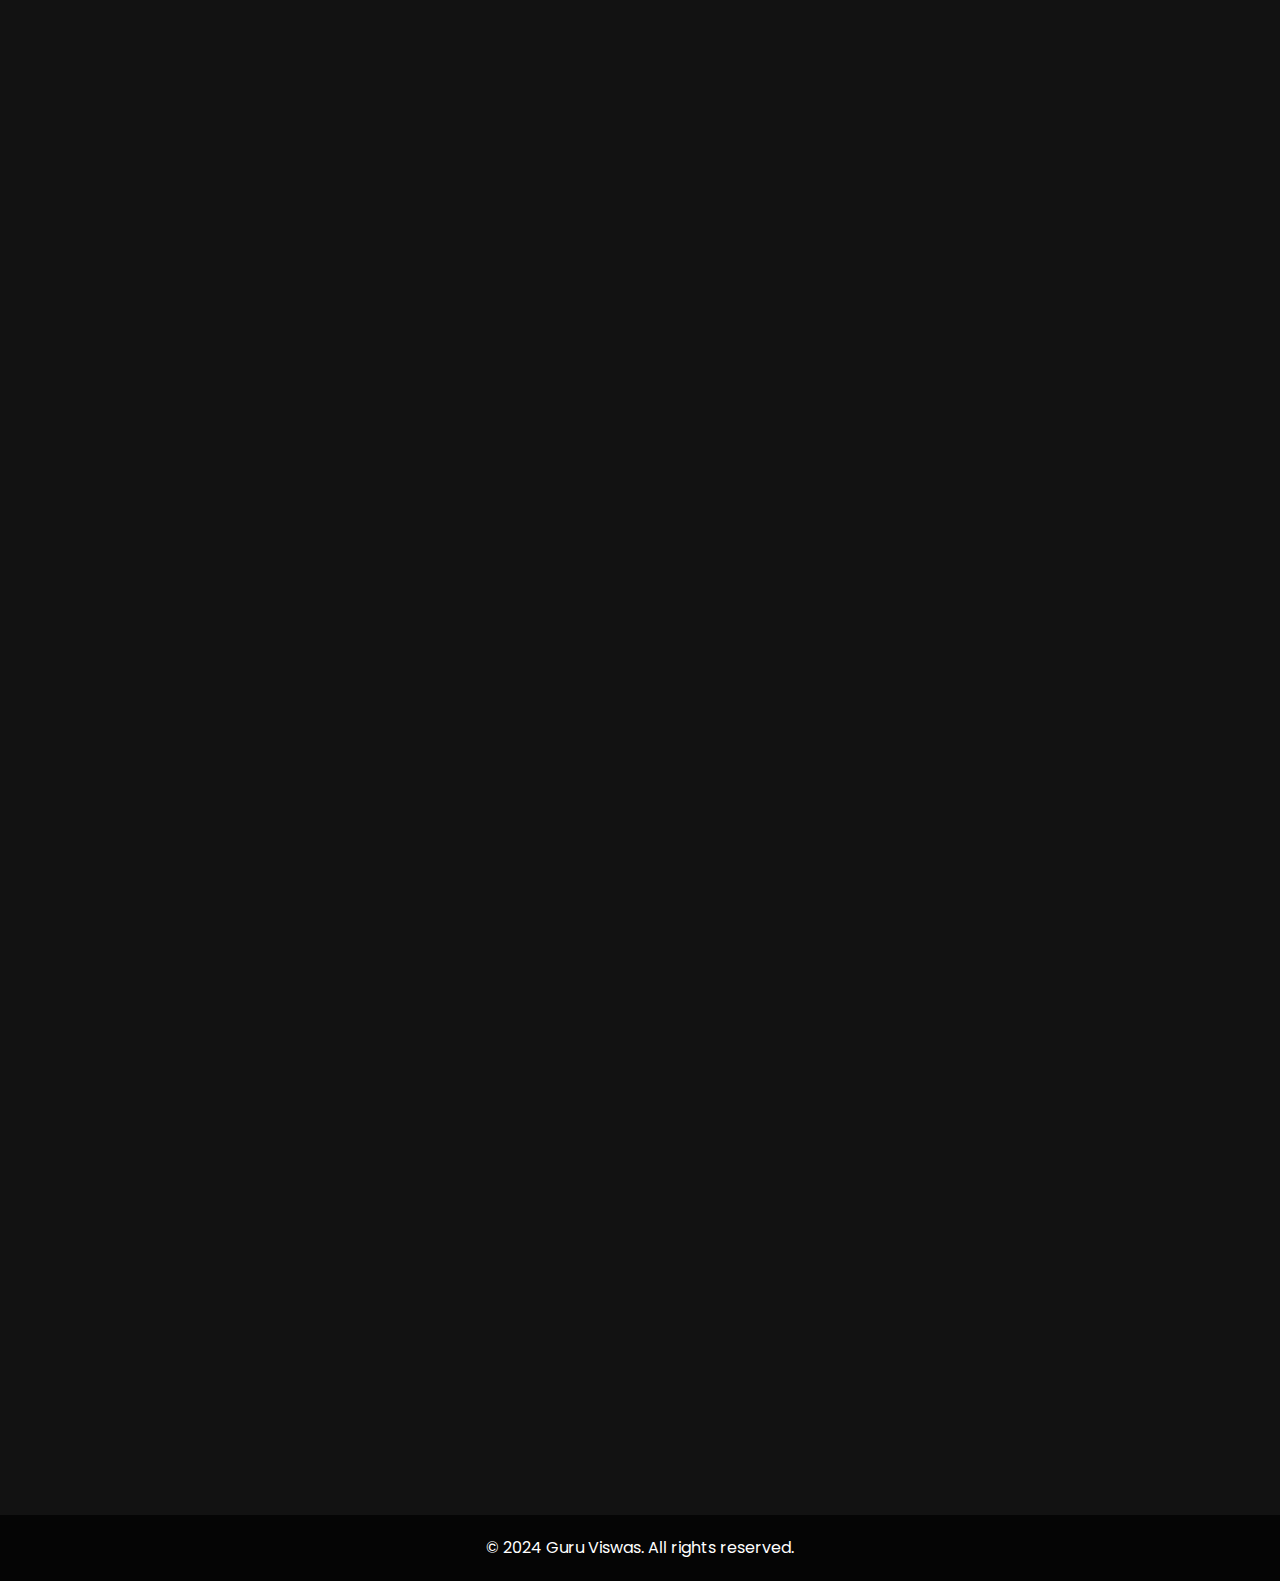
==== commit d3dcabb2: "updatededdd" ====
--- a/index.html
+++ b/index.html
@@ -25,6 +25,7 @@
         </div>
     </nav>
 
+    
     <!-- Hero Section (Home) -->
     <section id="home" class="hero">
         <h1 class="cursor-bounce-text">
@@ -82,7 +83,14 @@
             });
         });
     </script>
-    
+    <script>
+        const toggleMenu = document.querySelector('.menu-toggle');
+        const navLinks = document.querySelector('nav ul');
+    
+        toggleMenu.addEventListener('click', () => {
+            navLinks.style.display = navLinks.style.display === 'flex' ? 'none' : 'flex';
+        });
+    </script>
       
     <!-- About Me Section -->
 <section id="about" class="about modern-section">
@@ -93,7 +101,7 @@
         </div>
 
         <!-- About Text -->
-        <div class="about-text">
+        <div class="about-text slide-up">
             <h2>About Me</h2>
             <p>
                 Hi! I'm <strong>Guru Viswas</strong>, a passionate game developer specializing in Unity and Unreal Engine. With over a year of hands-on experience and currently pursuing a B.Sc. in Game Programming at <strong>ICAT Design & Media College</strong>, I’m dedicated to crafting immersive gaming experiences that blend technical expertise and artistic flair.
@@ -295,6 +303,17 @@
             <!-- Add more project cards here with the same structure -->
         </div>
     </section>
+    
+    
+
+    <script>
+        const menuToggle = document.querySelector('.menu-toggle');
+        const navLink = document.querySelector('.nav-link');
+    
+        menuToggle.addEventListener('click', () => {
+            navLinks.classList.toggle('active');
+        });
+    </script>
 
     <!-- Footer -->
     <footer>
--- a/styles.css
+++ b/styles.css
@@ -113,6 +113,8 @@
 }
 
 .hero {
+
+    position: fixed;
     width: 100%;
     height: 100vh;
     background-image: url('portfolioimages/4005ff17cd50e22d7834ab907b04ecd2.jpg');
@@ -131,7 +133,23 @@
     background-size: cover;
     background-position: center;
     height: 80vh;
-    transition: background-image 1s ease-in-out, opacity 1s ease-in-out; /* Prevent children from overflowing */
+    transition: background-image 1s ease-in-out, opacity 1s ease-in-out;
+   
+    background-attachment: fixed;
+    background-size: cover;
+    background-position: center;
+    background-repeat: no-repeat;
+    height: 100vh; /* Full viewport height */
+    width: 100%;
+    position: relative; /* Prevent children from overflowing */
+}
+
+.hero-title span {
+    font-size: 5rem;
+    font-weight: bold;
+    color: #fff;
+    display: inline-block;
+    transition: transform 0.2s ease;
 }
 @media (max-width: 768px) {
     .hero {
@@ -195,6 +213,12 @@
     font-weight: 700;
     margin: 0;
 }
+/* Cursor Effect */
+.hero-title span:hover {
+    transform: scale(1.3);
+    transition: transform 0.2s ease;
+}
+
 
 @keyframes blink {
     50% {
@@ -232,6 +256,25 @@
     text-shadow: 0 0 10px rgba(255, 64, 129, 1), 0 0 15px rgba(255, 64, 129, 0.8);
 }
 
+@keyframes slideIn {
+    from {
+        opacity: 0;
+        transform: translateY(50px);
+    }
+    to {
+        opacity: 1;
+        transform: translateY(0);
+    }
+}
+
+.projects {
+    opacity: 0;
+    transform: translateY(50px);
+}
+
+.projects.visible {
+    animation: slideIn 1s ease-out forwards;
+}
 .image-layer {
     position: absolute;
     top: 0;
@@ -266,6 +309,75 @@
 }
 
 
+/* About Section */
+
+/* About Section Animation */
+.about-container {
+    opacity: 0;
+    transform: translateY(50px);
+    transition: opacity 1s ease-out, transform 1s ease-out;
+}
+
+.about-container.visible {
+    opacity: 1;
+    transform: translateY(0);
+}
+
+.about-section {
+    background: #f4f4f4;
+    padding: 5rem 1rem;
+    text-align: center;
+}
+
+@keyframes fadeIn {
+    from {
+        opacity: 0;
+    }
+    to {
+        opacity: 1;
+    }
+}
+
+/* About Section Animation */
+
+
+.about-container .text {
+    opacity: 0;
+    transform: translateY(20px);
+    transition: opacity 1s ease-out, transform 1s ease-out;
+}
+
+/* When the about section comes into view */
+.about-container.visible .text {
+    opacity: 1;
+    transform: translateY(0);
+}
+
+.about-text h2 {
+    font-size: 2.5rem;
+    margin-bottom: 1rem;
+}
+
+.about-text p {
+    font-size: 1.2rem;
+    margin-bottom: 2rem;
+}
+
+.primary-btn {
+    display: inline-block;
+    padding: 0.5rem 1.5rem;
+    background: #007BFF;
+    color: #fff;
+    border: none;
+    border-radius: 5px;
+    text-decoration: none;
+    transition:background 0.3s ease;
+}
+
+.primary-btn:hover {
+    background: #0056b3;
+}
+
 /* Modern Section Styling */
 .about-container {
     display: flex;
@@ -348,6 +460,18 @@
 
 .about-text .btn:hover {
     background-color: #0056b3;
+}
+
+.hidden {
+    opacity: 0;
+    transform: translateY(50px);
+    transition: opacity 0.6s ease, transform 0.6s ease;
+}
+
+/* Add this class to trigger the animation */
+.visible {
+    opacity: 1;
+    transform: translateY(0);
 }
 
 .skills-highlights {
@@ -583,3 +707,213 @@
         grid-template-columns: 1fr;
     }
 }
+/* General Mobile Styling */
+@media (max-width: 768px) {
+    body {
+        font-size: 14px; /* Adjust font size for readability */
+    }
+
+    /* Navigation Bar */
+    nav {
+        flex-direction: column;
+        align-items: center;
+    }
+
+    nav ul {
+        flex-direction: column;
+        gap: 15px;
+    }
+
+    .logo img {
+        width: 50px;
+        height: 50px;
+    }
+
+    nav ul li a {
+        font-size: 1rem;
+        padding: 10px;
+    }
+
+    /* Hero Section */
+    .hero {
+        height: 70vh; /* Adjust height for smaller screens */
+        padding: 10px;
+        text-align: center;
+    }
+
+    .hero h1 {
+        font-size: 2rem; /* Reduce heading size */
+    }
+
+    .hero p {
+        font-size: 1rem;
+    }
+
+    .hero .btn {
+        font-size: 0.9rem;
+        padding: 10px 20px;
+    }
+
+    /* Projects Section */
+    .project-container {
+        grid-template-columns: 1fr; /* Stack projects vertically */
+    }
+
+    .project-card {
+        max-width: 90%; /* Limit card width */
+    }
+
+    /* About Section */
+    .about-container {
+        flex-direction: column;
+        gap: 30px; /* Add spacing between profile and text */
+    }
+
+    .about-container .profile-picture {
+        margin: 0 auto; /* Center profile picture */
+    }
+
+    .about-text {
+        text-align: center;
+    }
+
+    .skills-highlights {
+        margin: 0 auto; /* Center the skills section */
+    }
+
+    /* Contact Section */
+    .contact {
+        padding: 40px 10px;
+    }
+
+    .contact h2 {
+        font-size: 1.8rem;
+    }
+
+    .contact form input,
+    .contact form textarea,
+    .contact form button {
+        width: 100%; /* Full width for inputs */
+        font-size: 1rem;
+    }
+
+    .contact form textarea {
+        height: 150px;
+    }
+
+    /* Footer */
+    footer {
+        font-size: 0.8rem;
+        padding: 15px 10px;
+    }
+
+    /* Buttons */
+    .btn {
+        font-size: 1rem;
+        padding: 10px 15px;
+    }
+}
+
+/* Smaller Mobile Screens (max-width: 480px) */
+@media (max-width: 480px) {
+    .hero h1 {
+        font-size: 1.5rem;
+    }
+
+    .hero p {
+        font-size: 0.9rem;
+    }
+
+    .btn {
+        font-size: 0.8rem;
+        padding: 8px 12px;
+    }
+
+    .project-card h3 {
+        font-size: 1.2rem;
+    }
+
+    nav ul li a {
+        font-size: 0.9rem;
+    }
+
+    .about-text h2 {
+        font-size: 1.5rem;
+    }
+
+    .skills-highlights {
+        font-size: 0.9rem;
+    }
+}
+/* Navbar Base Styling */
+nav {
+    display: flex;
+    justify-content: space-between;
+    align-items: center;
+    padding: 10px 20px;
+    background-color: #333;
+    color: white;
+    position: relative;
+}
+
+nav .logo {
+    font-size: 1.5rem;
+    font-weight: bold;
+}
+
+nav .menu-toggle {
+    display: none;
+    font-size: 24px;
+    cursor: pointer;
+}
+
+nav ul {
+    display: flex;
+    list-style: none;
+    margin: 0;
+    padding: 0;
+    gap: 20px;
+}
+
+nav ul li a {
+    color: white;
+    text-decoration: none;
+    padding: 10px;
+    transition: background-color 0.3s;
+}
+
+nav ul li a:hover {
+    background-color: rgba(255, 255, 255, 0.2);
+    border-radius: 5px;
+}
+
+/* Mobile-Specific Styling */
+@media (max-width: 768px) {
+    nav .menu-toggle {
+        display: block;
+    }
+
+    nav ul {
+        display: none;
+        flex-direction: column;
+        position: absolute;
+        top: 60px; /* Adjust for navbar height */
+        right: 10px;
+        background-color: #333;
+        border-radius: 5px;
+        padding: 10px;
+        z-index: 10;
+    }
+
+    nav ul.active {
+        display: flex;
+    }
+
+    nav ul li {
+        margin-bottom: 10px;
+    }
+
+    nav ul li:last-child {
+        margin-bottom: 0;
+    }
+}
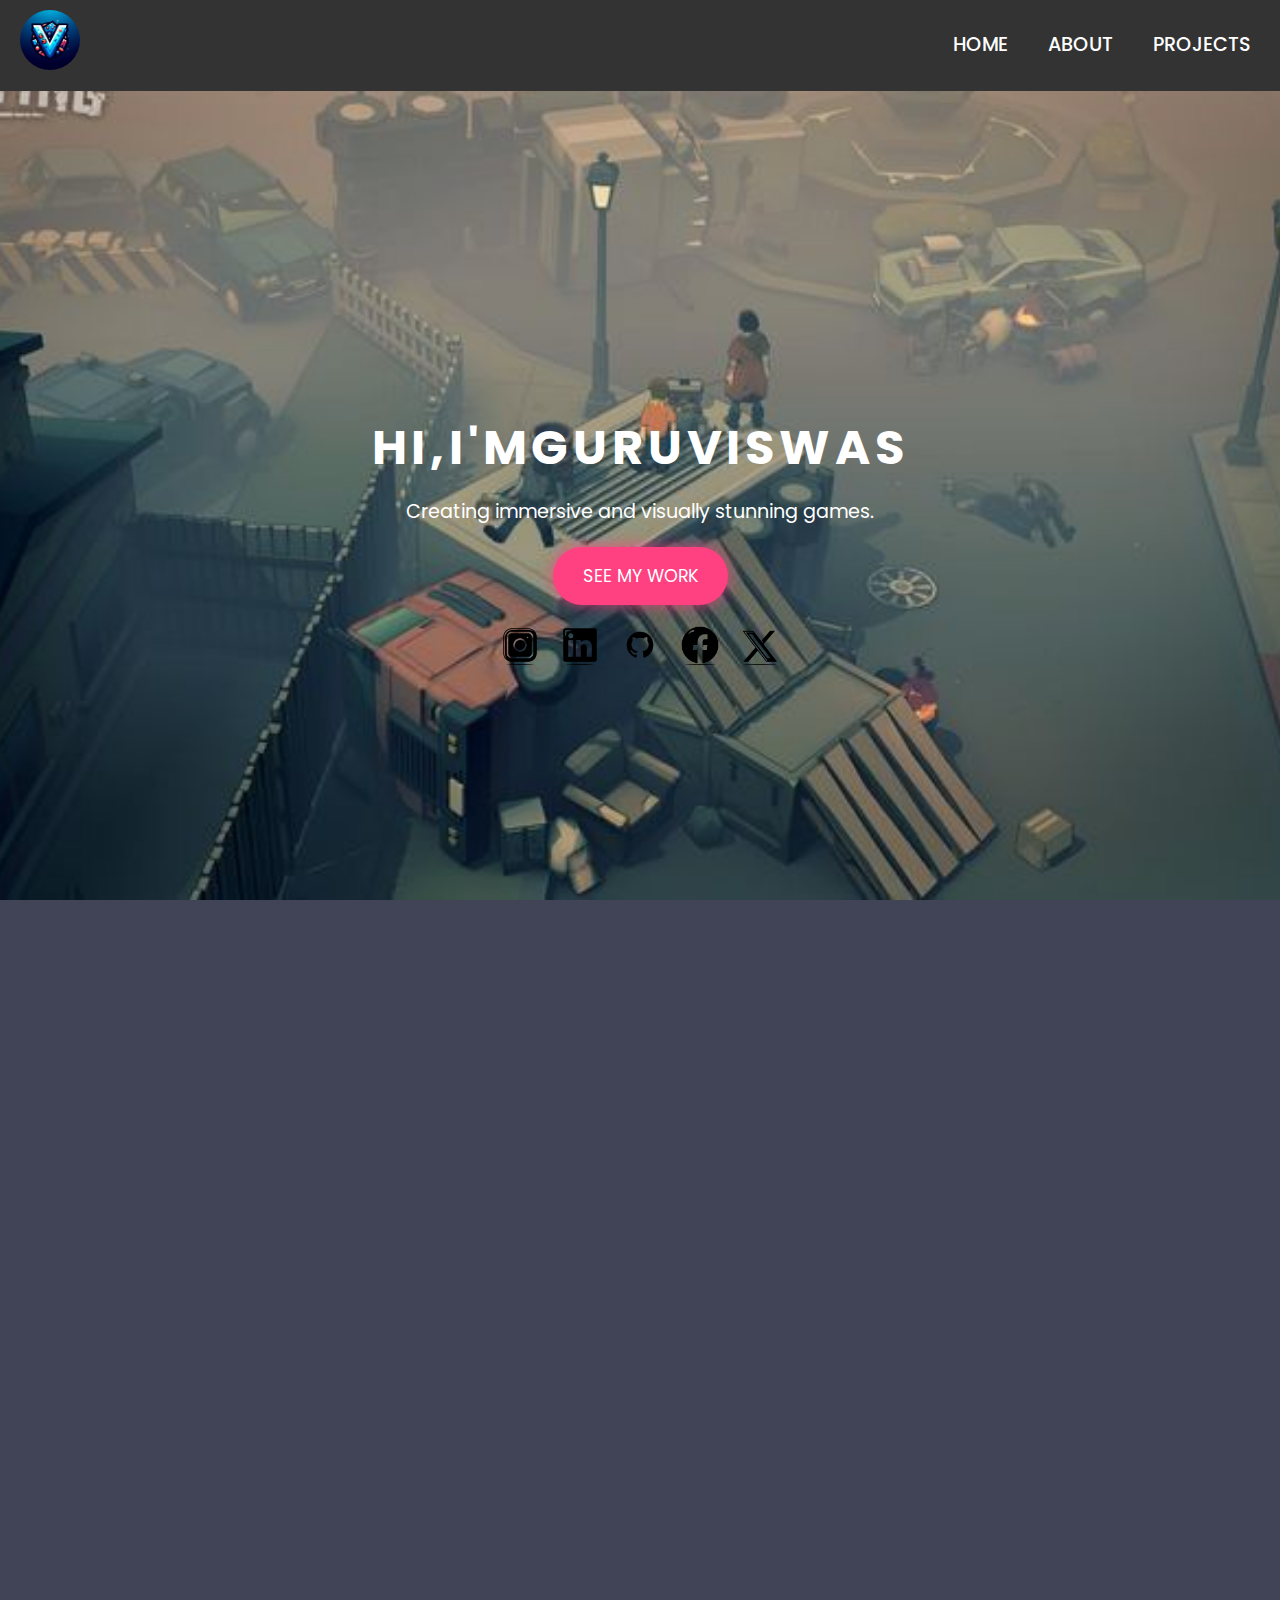
==== commit 02448b16: "fully updated" ====
--- a/index.html
+++ b/index.html
@@ -2,14 +2,142 @@
 <html lang="en">
 <head>
     <meta charset="UTF-8">
-    <meta name="viewport" content="width=device-width, initial-scale=1.0">
+    <meta name="viewport" content="width=1024">
     <meta name="description" content="Interactive Portfolio of a Game Developer">
     <title>Guruviswas Portfolio</title>
     <link href="https://fonts.googleapis.com/css2?family=Poppins:wght@300;500;700&display=swap" rel="stylesheet">
     <link rel="stylesheet" href="styles.css">
     <link rel="icon" type="image/x-icon" href="/portfolioimages/logo for game developer with the letter V icon png.png">
+
+    <style>
+        html, body {
+          margin: 0;
+          padding: 0;
+          height: 100%;
+          background-color: #404456;
+          overflow: hidden; /* Prevent scrolling during loading */
+        }
+    
+        #loader {
+          position: fixed;
+          top: 50%;
+          left: 50%;
+          transform: translate(-50%, -50%);
+          width: 5.4em;
+          height: 5.4em;
+          background-color: #404456;
+          z-index: 1000;
+        }
+    
+        #hill {
+          position: absolute;
+          width: 7.1em;
+          height: 7.1em;
+          top: 1.7em;
+          left: 1.7em;
+          background-color: transparent;
+          border-left: 0.25em solid whitesmoke;
+          transform: rotate(45deg);
+        }
+    
+        #hill:after {
+          content: '';
+          position: absolute;
+          width: 7.1em;
+          height: 7.1em;
+          left: 0;
+          background-color: #404456;
+        }
+    
+        #box {
+          position: absolute;
+          left: 0;
+          bottom: -0.1em;
+          width: 1em;
+          height: 1em;
+          background-color: transparent;
+          border: 0.25em solid whitesmoke;
+          border-radius: 15%;
+          transform: translate(0, -1em) rotate(-45deg);
+          animation: push 2.5s cubic-bezier(0.79, 0, 0.47, 0.97) infinite;
+        }
+    
+        @keyframes push {
+          0% {
+            transform: translate(0, -1em) rotate(-45deg);
+          }
+          5% {
+            transform: translate(0, -1em) rotate(-50deg);
+          }
+          20% {
+            transform: translate(1em, -2em) rotate(47deg);
+          }
+          25% {
+            transform: translate(1em, -2em) rotate(45deg);
+          }
+          30% {
+            transform: translate(1em, -2em) rotate(40deg);
+          }
+          45% {
+            transform: translate(2em, -3em) rotate(137deg);
+          }
+          50% {
+            transform: translate(2em, -3em) rotate(135deg);
+          }
+          55% {
+            transform: translate(2em, -3em) rotate(130deg);
+          }
+          70% {
+            transform: translate(3em, -4em) rotate(217deg);
+          }
+          75% {
+            transform: translate(3em, -4em) rotate(220deg);
+          }
+          100% {
+            transform: translate(0, -1em) rotate(-225deg);
+          }
+        }
+    
+        /* Hides the loader after the page loads */
+        body.loaded #loader {
+          opacity: 0;
+          visibility: hidden;
+          transition: opacity 0.5s ease-out;
+        }
+    
+        /* Show content after loading */
+        body.loaded {
+          overflow: auto; /* Allow scrolling after load */
+        }
+    
+        #content {
+          display: none;
+          color: whitesmoke;
+          text-align: center;
+          padding: 20px;
+        }
+    
+        body.loaded #content {
+          display: block;
+        }
+      </style>
+    
 </head>
 <body>
+
+    <!-- Loading screen -->
+    <div id="loader">
+        <div id="box"></div>
+        <div id="hill"></div>
+      </div>
+
+      <script>
+        // Wait for the page to fully load
+        window.addEventListener('load', function () {
+          // Add the 'loaded' class to the body
+          document.body.classList.add('loaded');
+        });
+      </script>
 
     <script async defer src="scripts.js"></script>
 
@@ -25,6 +153,13 @@
         </div>
     </nav>
 
+    <script>
+        // Hide loading screen when the page is fully loaded
+        window.onload = function() {
+            document.getElementById("loading").style.display = "none";
+            document.getElementById("content").style.display = "block";
+        };
+    </script>
     
     <!-- Hero Section (Home) -->
     <section id="home" class="hero">
--- a/styles.css
+++ b/styles.css
@@ -17,6 +17,8 @@
 {
     display: none;
 }
+
+
 
 html {
     scroll-behavior: smooth;
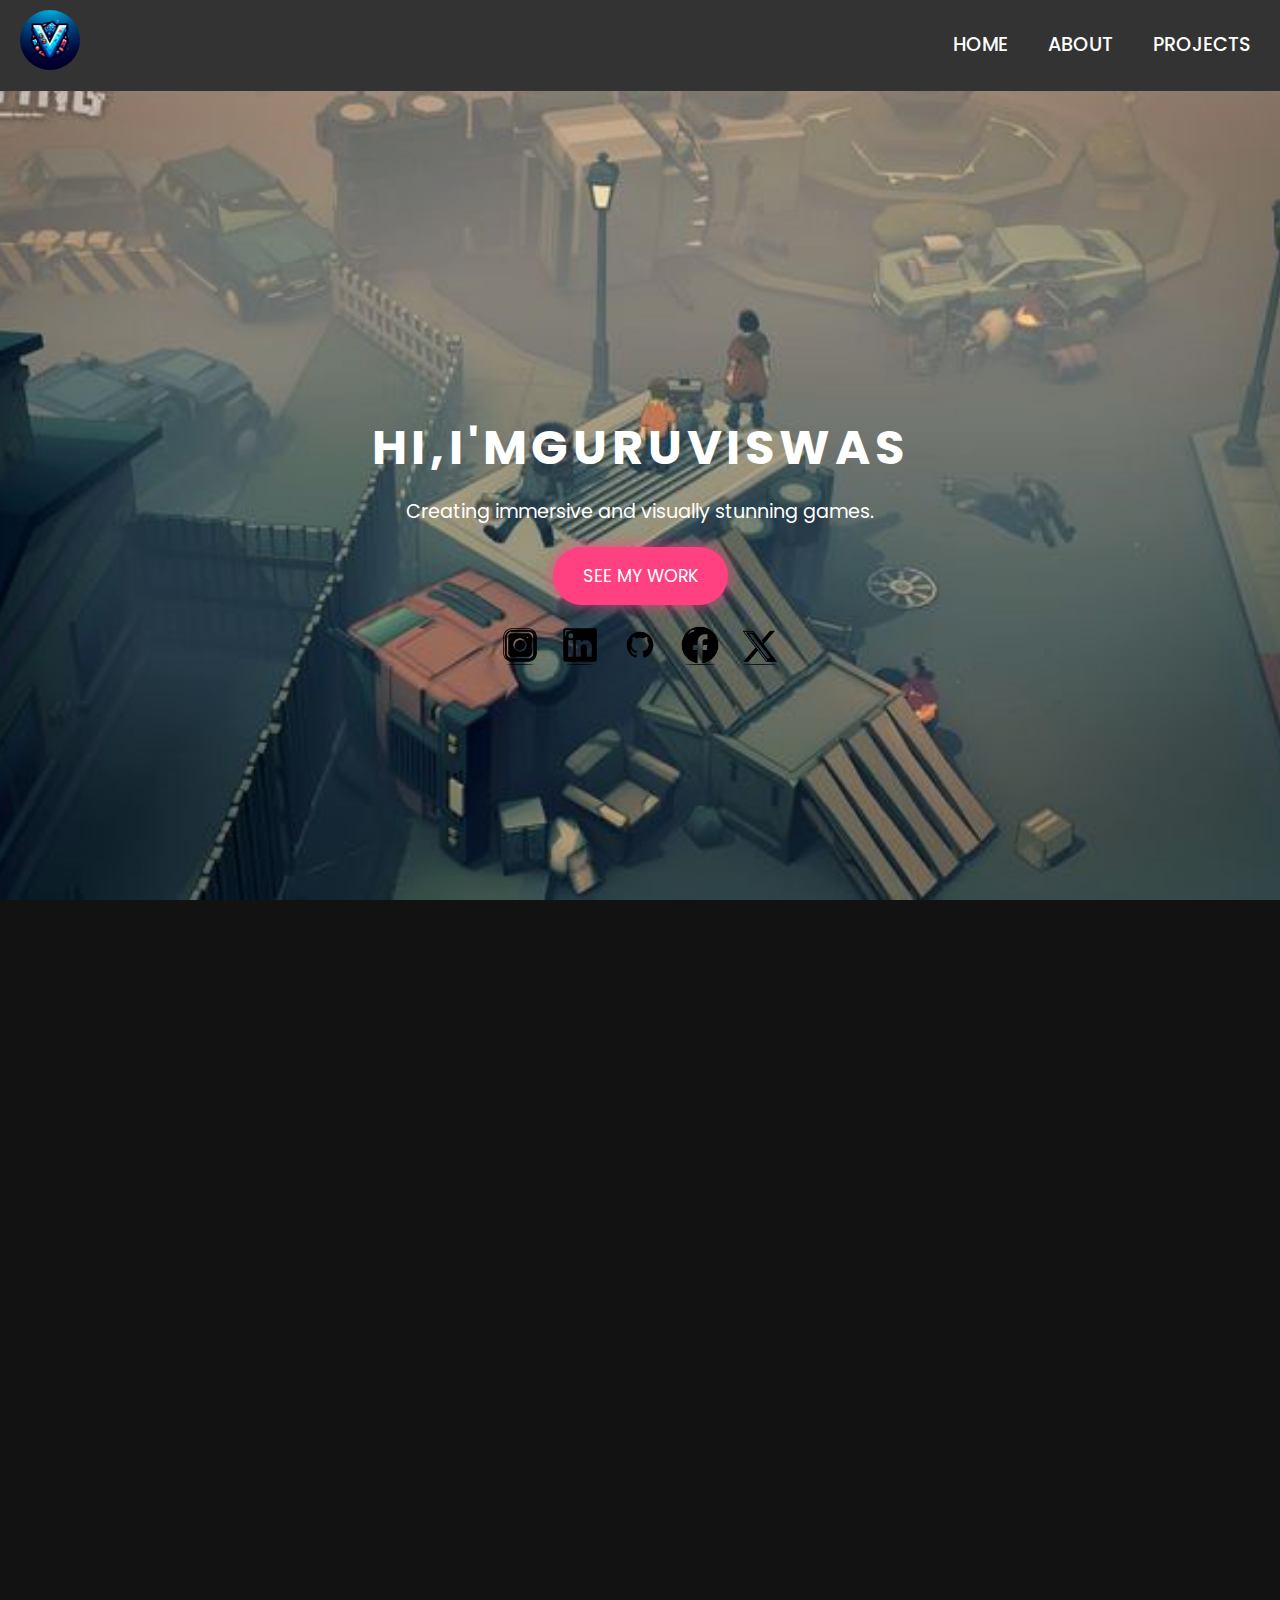
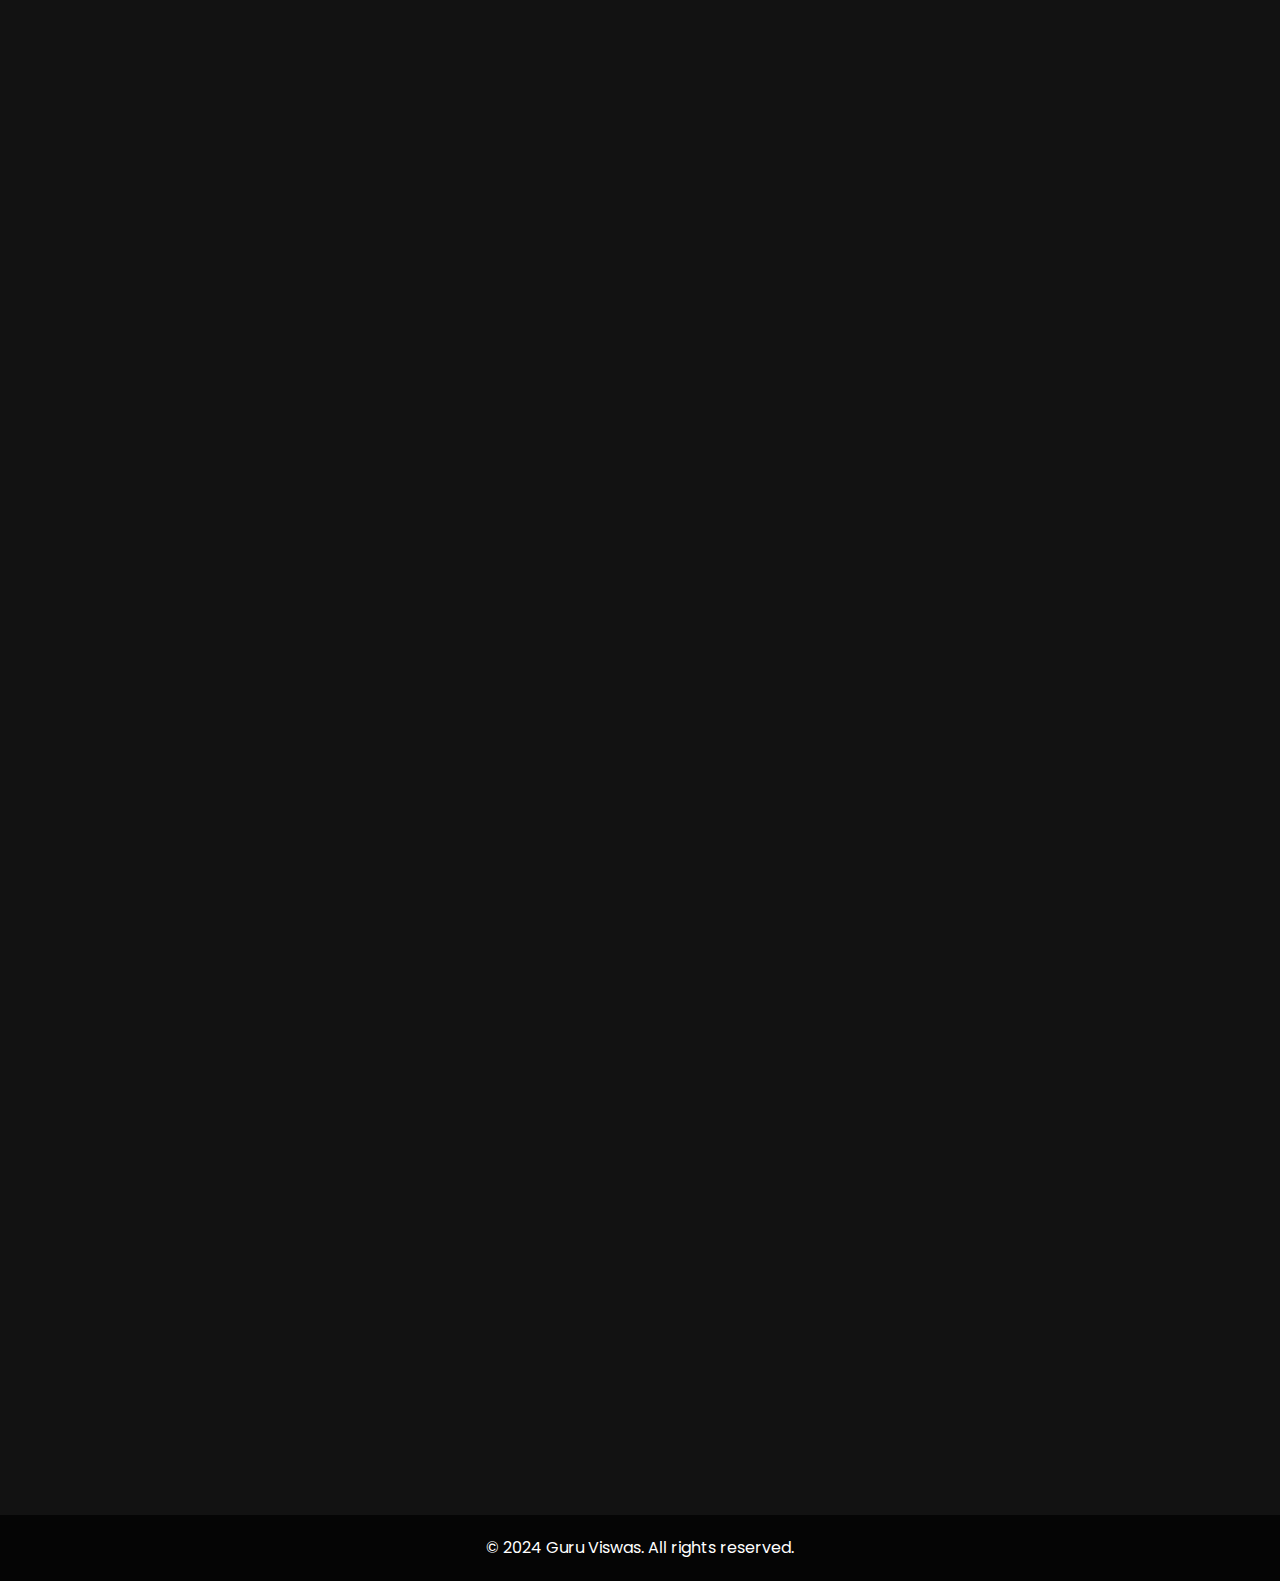
==== commit 6b9f98c8: "uppdate" ====
--- a/index.html
+++ b/index.html
@@ -8,136 +8,14 @@
     <link href="https://fonts.googleapis.com/css2?family=Poppins:wght@300;500;700&display=swap" rel="stylesheet">
     <link rel="stylesheet" href="styles.css">
     <link rel="icon" type="image/x-icon" href="/portfolioimages/logo for game developer with the letter V icon png.png">
-
-    <style>
-        html, body {
-          margin: 0;
-          padding: 0;
-          height: 100%;
-          background-color: #404456;
-          overflow: hidden; /* Prevent scrolling during loading */
-        }
-    
-        #loader {
-          position: fixed;
-          top: 50%;
-          left: 50%;
-          transform: translate(-50%, -50%);
-          width: 5.4em;
-          height: 5.4em;
-          background-color: #404456;
-          z-index: 1000;
-        }
-    
-        #hill {
-          position: absolute;
-          width: 7.1em;
-          height: 7.1em;
-          top: 1.7em;
-          left: 1.7em;
-          background-color: transparent;
-          border-left: 0.25em solid whitesmoke;
-          transform: rotate(45deg);
-        }
-    
-        #hill:after {
-          content: '';
-          position: absolute;
-          width: 7.1em;
-          height: 7.1em;
-          left: 0;
-          background-color: #404456;
-        }
-    
-        #box {
-          position: absolute;
-          left: 0;
-          bottom: -0.1em;
-          width: 1em;
-          height: 1em;
-          background-color: transparent;
-          border: 0.25em solid whitesmoke;
-          border-radius: 15%;
-          transform: translate(0, -1em) rotate(-45deg);
-          animation: push 2.5s cubic-bezier(0.79, 0, 0.47, 0.97) infinite;
-        }
-    
-        @keyframes push {
-          0% {
-            transform: translate(0, -1em) rotate(-45deg);
-          }
-          5% {
-            transform: translate(0, -1em) rotate(-50deg);
-          }
-          20% {
-            transform: translate(1em, -2em) rotate(47deg);
-          }
-          25% {
-            transform: translate(1em, -2em) rotate(45deg);
-          }
-          30% {
-            transform: translate(1em, -2em) rotate(40deg);
-          }
-          45% {
-            transform: translate(2em, -3em) rotate(137deg);
-          }
-          50% {
-            transform: translate(2em, -3em) rotate(135deg);
-          }
-          55% {
-            transform: translate(2em, -3em) rotate(130deg);
-          }
-          70% {
-            transform: translate(3em, -4em) rotate(217deg);
-          }
-          75% {
-            transform: translate(3em, -4em) rotate(220deg);
-          }
-          100% {
-            transform: translate(0, -1em) rotate(-225deg);
-          }
-        }
-    
-        /* Hides the loader after the page loads */
-        body.loaded #loader {
-          opacity: 0;
-          visibility: hidden;
-          transition: opacity 0.5s ease-out;
-        }
-    
-        /* Show content after loading */
-        body.loaded {
-          overflow: auto; /* Allow scrolling after load */
-        }
-    
-        #content {
-          display: none;
-          color: whitesmoke;
-          text-align: center;
-          padding: 20px;
-        }
-    
-        body.loaded #content {
-          display: block;
-        }
-      </style>
     
 </head>
 <body>
 
     <!-- Loading screen -->
-    <div id="loader">
-        <div id="box"></div>
-        <div id="hill"></div>
-      </div>
-
-      <script>
-        // Wait for the page to fully load
-        window.addEventListener('load', function () {
-          // Add the 'loaded' class to the body
-          document.body.classList.add('loaded');
-        });
-      </script>
+    <div id="loading">
+    <div class="spinner"></div>
+</div>
 
     <script async defer src="scripts.js"></script>
 
--- a/styles.css
+++ b/styles.css
@@ -18,6 +18,32 @@
     display: none;
 }
 
+#loading {
+    position: fixed;
+    top: 0;
+    left: 0;
+    width: 100%;
+    height: 100%;
+    background: rgba(255, 255, 255, 0.7) center center;
+    display: flex;
+    justify-content: center;
+    align-items: center;
+    z-index: 9999;
+}
+
+.spinner {
+    border: 4px solid #f3f3f3;
+    border-top: 4px solid #3498db;
+    border-radius: 50%;
+    width: 50px;
+    height: 50px;
+    animation: spin 2s linear infinite;
+}
+
+@keyframes spin {
+    0% { transform: rotate(0deg); }
+    100% { transform: rotate(360deg); }
+}
 
 
 html {
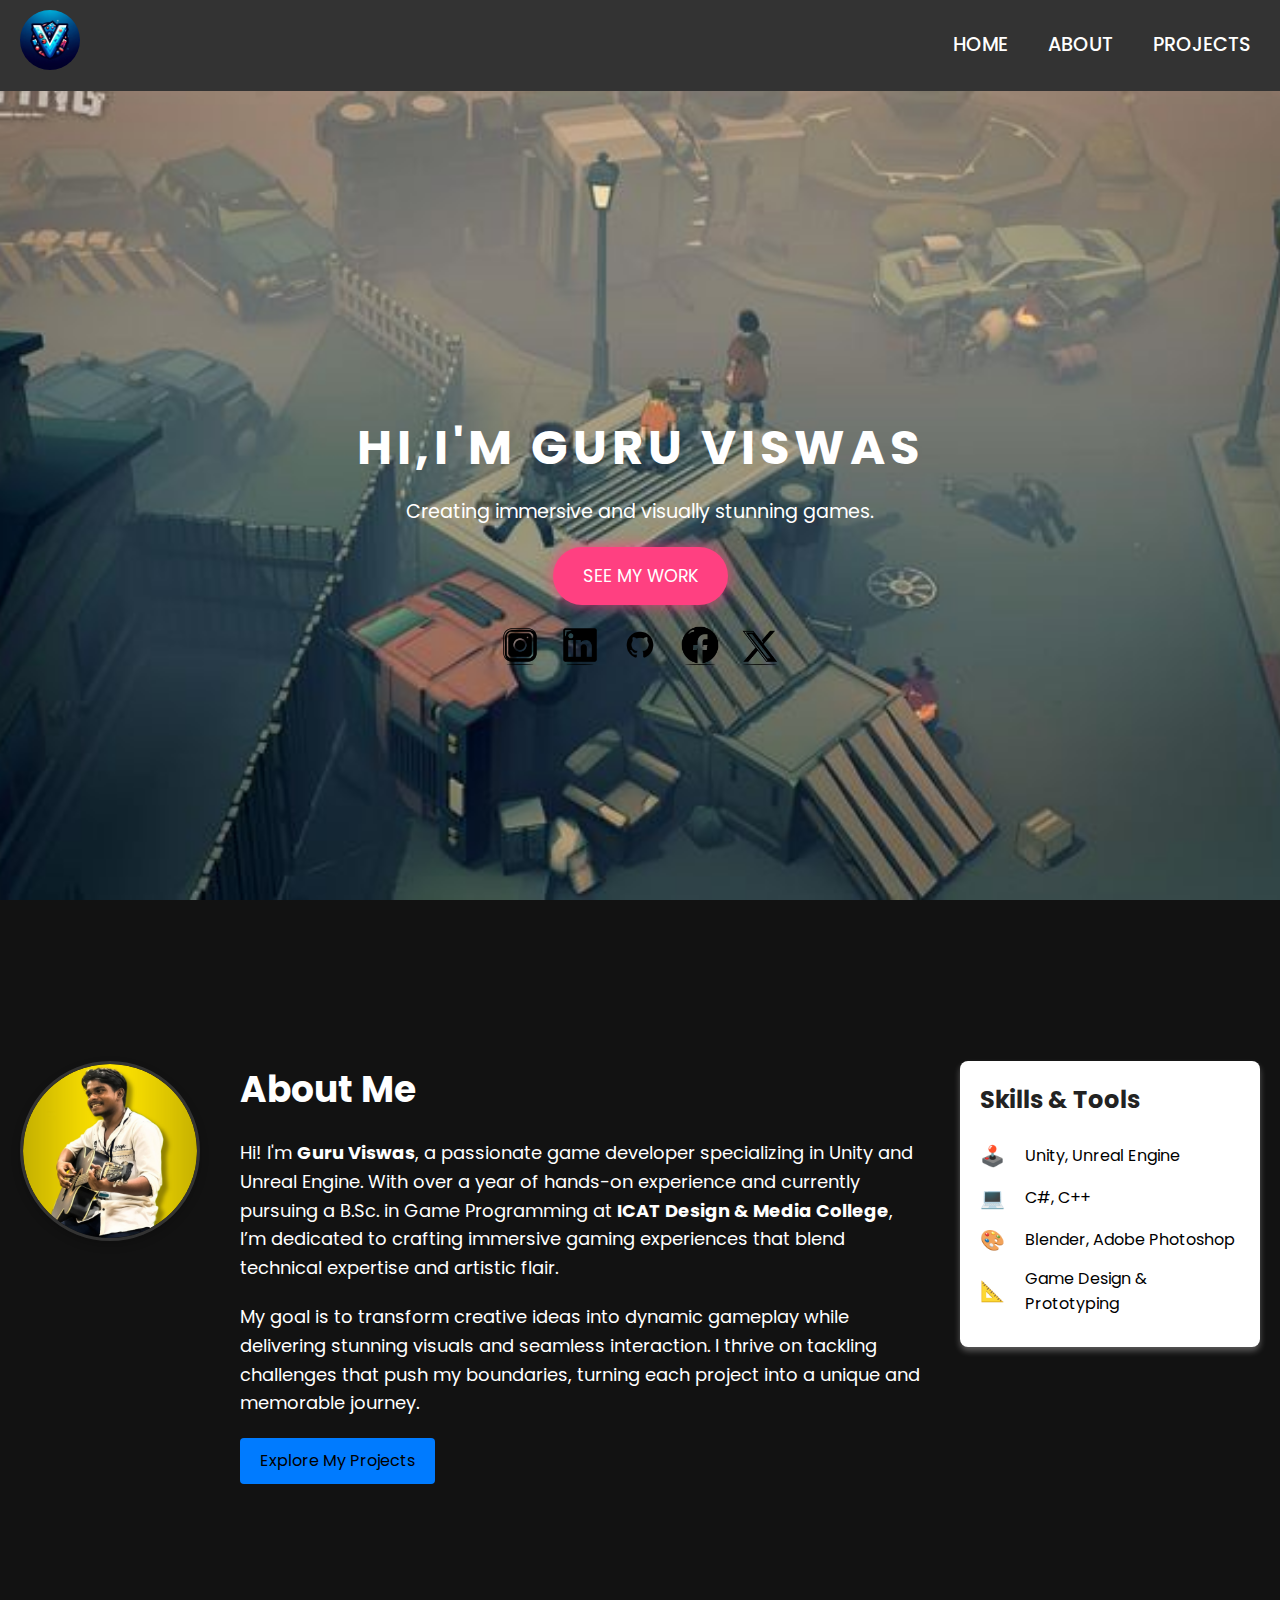
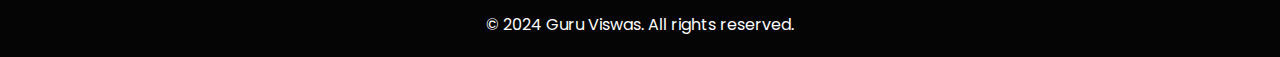
==== commit b3fcedfe: "updated" ====
--- a/index.html
+++ b/index.html
@@ -2,7 +2,7 @@
 <html lang="en">
 <head>
     <meta charset="UTF-8">
-    <meta name="viewport" content="width=1024">
+    <meta name="viewport" content="width=device-width, initial-scale=1.0">
     <meta name="description" content="Interactive Portfolio of a Game Developer">
     <title>Guruviswas Portfolio</title>
     <link href="https://fonts.googleapis.com/css2?family=Poppins:wght@300;500;700&display=swap" rel="stylesheet">
@@ -16,6 +16,7 @@
     <div id="loading">
     <div class="spinner"></div>
 </div>
+
 
     <script async defer src="scripts.js"></script>
 
@@ -42,7 +43,7 @@
     <!-- Hero Section (Home) -->
     <section id="home" class="hero">
         <h1 class="cursor-bounce-text">
-            <span>H</span><span>i</span><span>,</span> <span>I</span><span>'</span><span>m</span> <span>G</span><span>u</span><span>r</span><span>u</span> <span>V</span><span>i</span><span>s</span><span>w</span><span>a</span><span>s</span>
+            <span>H</span><span>i</span><span>,</span> <span>I</span><span>'</span><span>m</span>&nbsp;<span>G</span><span>u</span><span>r</span><span>u</span>&nbsp;<span>V</span><span>i</span><span>s</span><span>w</span><span>a</span><span>s</span>
         </h1>
         <p>Creating immersive and visually stunning games.</p>
         <a href="#projects" class="btn">See My Work</a>
@@ -104,6 +105,8 @@
             navLinks.style.display = navLinks.style.display === 'flex' ? 'none' : 'flex';
         });
     </script>
+
+    
       
     <!-- About Me Section -->
 <section id="about" class="about modern-section">
@@ -167,7 +170,7 @@
             Score System: Players can compete for high scores by completing levels faster or collecting all the in-game treasures." data-link="game1-demo.html">
                 <img src="portfolioimages/CRASH.jpg" alt="Game 1" class="project-img">
                 <h3>CRASH 2D</h3>
-                <p>A short description of the game.</p>
+                <p>Crash Dungeon is an exciting 2D platformer where players take on the role of a resilient</p>
                 <button class="open-popup btn">View Details</button> <!-- Added button to trigger pop-up -->
             </div>
 
@@ -187,7 +190,7 @@
             Unity engine with custom-built mechanics for platforming, story progression, and visual effects to simulate a dream world." data-link="game2-demo.html">
                 <img src="portfolioimages/ECLIPSERUN.jpg" alt="Game 2" class="project-img">
                 <h3>ECLIPSE RUN 2D</h3>
-                <p>Another project showcasing 3D gameplay. Try it out below!</p>
+                <p>In Eclipse Run, players follow the journey of a young boy who becomes trapped in a surreal dream</p>
                 <button class="open-popup btn">View Details</button> <!-- Added button to trigger pop-up -->
             </div>
 
@@ -212,7 +215,7 @@
             UI Design: Unity's UI system for creating buttons, grids, and scoreboards." data-link="game2-demo.html">
                 <img src="portfolioimages/tictactoe.jpg" alt="Game 3" class="project-img">
                 <h3>TIC TAC TOE</h3>
-                <p>Another project showcasing 3D gameplay. Try it out below!</p>
+                <p>his project is a classic Tic Tac Toe game built in Unity, providing a simple</p>
                 <button class="open-popup btn">View Details</button> <!-- Added button to trigger pop-up -->
             </div>
 
@@ -236,7 +239,7 @@
             UI Design: User-friendly interface for gesture selection and score display." data-link="game2-demo.html">
                 <img src="portfolioimages/HandCricket.jpg" alt="Game 4" class="project-img">
                 <h3>HAND CRICKET</h3>
-                <p>Another project showcasing 3D gameplay. Try it out below!</p>
+                <p>Hand Cricket brings the nostalgic playground game to the digital world, offering a fun</p>
                 <button class="open-popup btn">View Details</button> <!-- Added button to trigger pop-up -->
             </div>
 
@@ -261,7 +264,7 @@
             Visual Effects: Unity's particle system for sparks and charging effects.!" data-link="game2-demo.html">
                 <img src="portfolioimages/WhatsApp Image 2024-11-30 at 19.23.08_9f39bb63.jpg" alt="Game 4" class="project-img">
                 <h3>CHARGE IT</h3>
-                <p>Another project showcasing 3D gameplay. Try it out below!</p>
+                <p>In Charge It Up, players control a lively charger racing through vibrant levels to reach a phone that needs charging</p>
                 <button class="open-popup btn">View Details</button> <!-- Added button to trigger pop-up -->
             </div>
 
@@ -286,7 +289,7 @@
             Animation & Effects: Smooth animations and satisfying visual effects for slices and explosions." data-link="game2-demo.html">
                 <img src="portfolioimages/Screenshot 2024-11-30 194434.png" alt="Game 4" class="project-img">
                 <h3>FRUIT CLASH</h3>
-                <p>Another project showcasing 3D gameplay. Try it out below!</p>
+                <p>Fruit Clash is a fast-paced arcade game inspired by the classic Fruit Ninja</p>
                 <button class="open-popup btn">View Details</button> <!-- Added button to trigger pop-up -->
             </div>
 
@@ -309,7 +312,7 @@
             Programming: C# for cube movement, base coloring mechanics, and level dynamics" data-link="game2-demo.html">
                 <img src="portfolioimages/Screenshot 2024-11-30 200003.png" alt="Game 4" class="project-img">
                 <h3>COLOR CUBE</h3>
-                <p>Another project showcasing 3D gameplay. Try it out below!</p>
+                <p>Color Cube is an engaging 3D hyper-casual game where players control a rolling cube</p>
                 <button class="open-popup btn">View Details</button> <!-- Added button to trigger pop-up -->
             </div>
 
--- a/styles.css
+++ b/styles.css
@@ -44,7 +44,26 @@
     0% { transform: rotate(0deg); }
     100% { transform: rotate(360deg); }
 }
-
+.about-section {
+    display: flex;
+    flex-direction: row;
+    justify-content: space-between;
+}
+
+@media (max-width: 600px) {
+    .about-section {
+        flex-direction: column;
+        align-items: center;
+    }
+}
+.about-section p {
+    word-wrap: break-word;
+    overflow-wrap: break-word;
+}
+.about-section img {
+    max-width: 100%;
+    height: auto;
+}
 
 html {
     scroll-behavior: smooth;
@@ -341,7 +360,7 @@
 
 /* About Section Animation */
 .about-container {
-    opacity: 0;
+    opacity: 1;
     transform: translateY(50px);
     transition: opacity 1s ease-out, transform 1s ease-out;
 }
@@ -355,6 +374,11 @@
     background: #f4f4f4;
     padding: 5rem 1rem;
     text-align: center;
+    z-index: 10;
+    position: relative;
+    display: block;
+    opacity: 1;
+    transition: opacity 0.5s ease;
 }
 
 @keyframes fadeIn {
